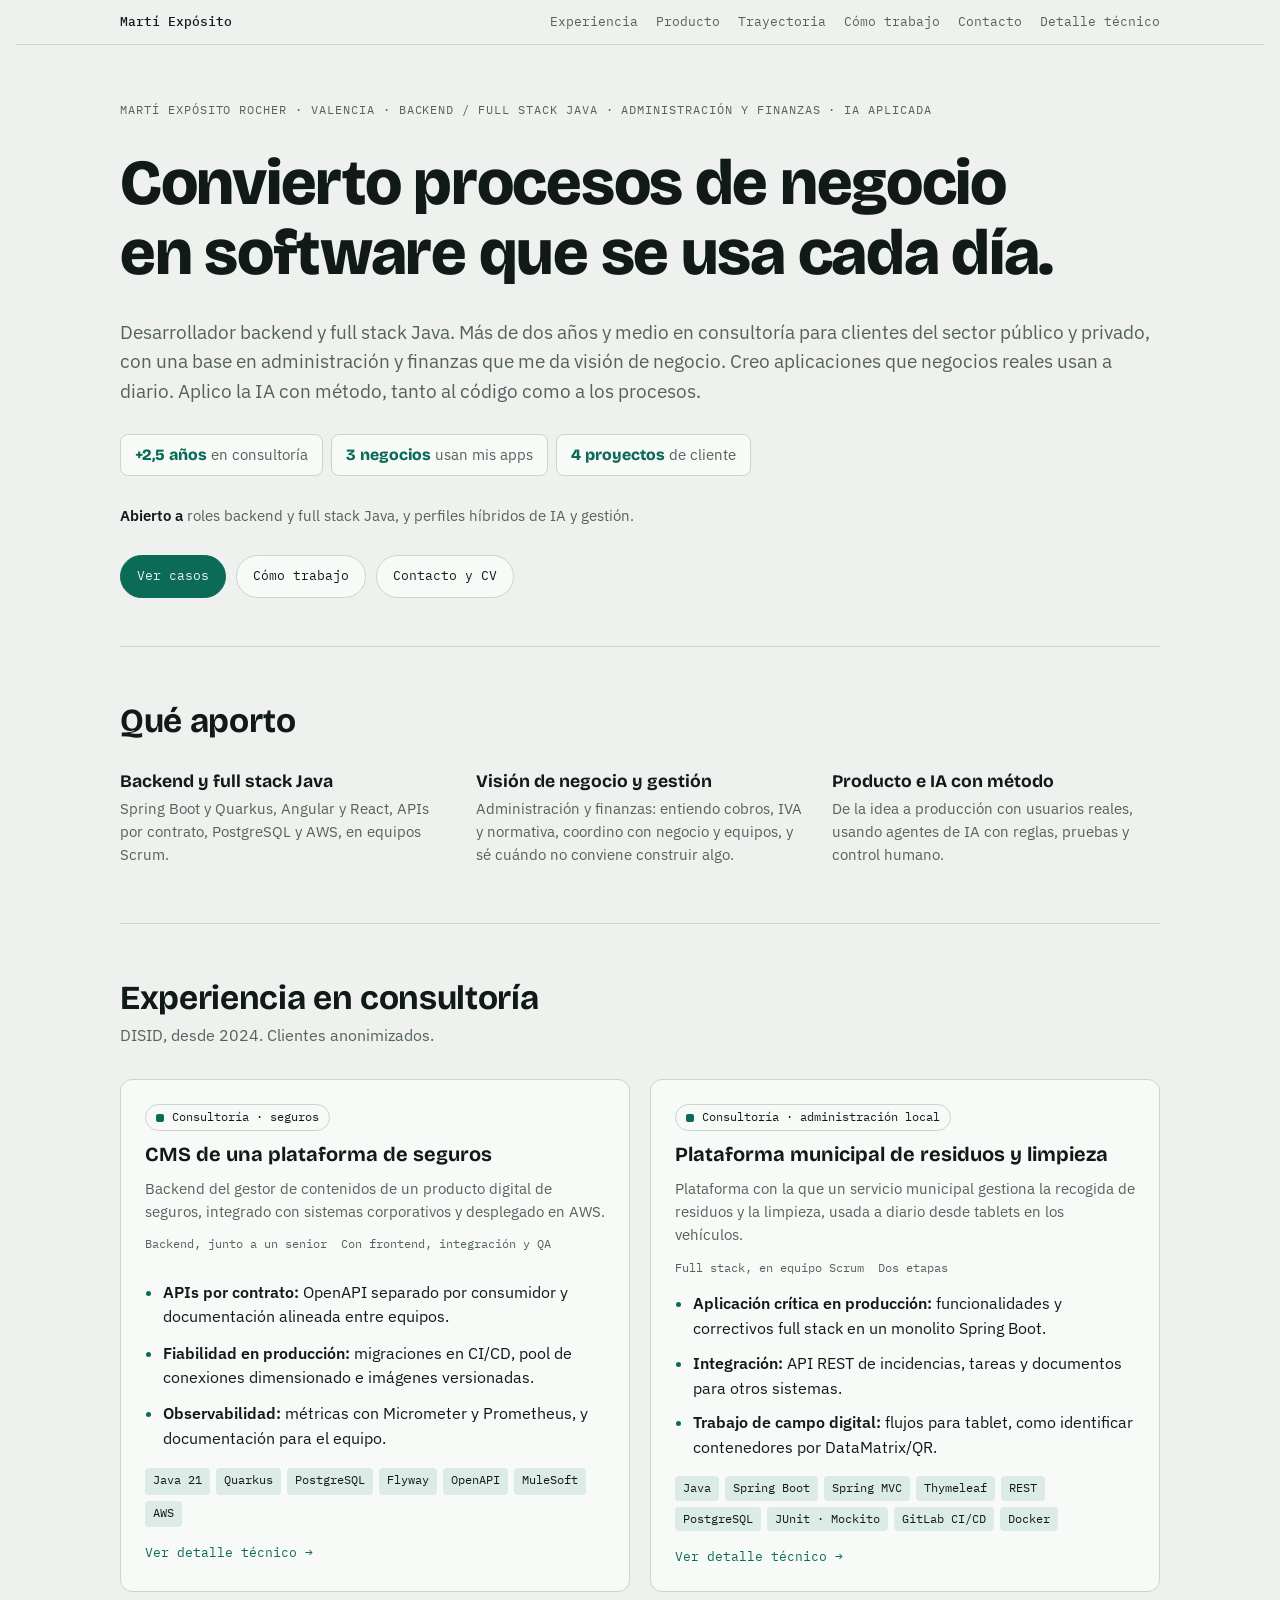
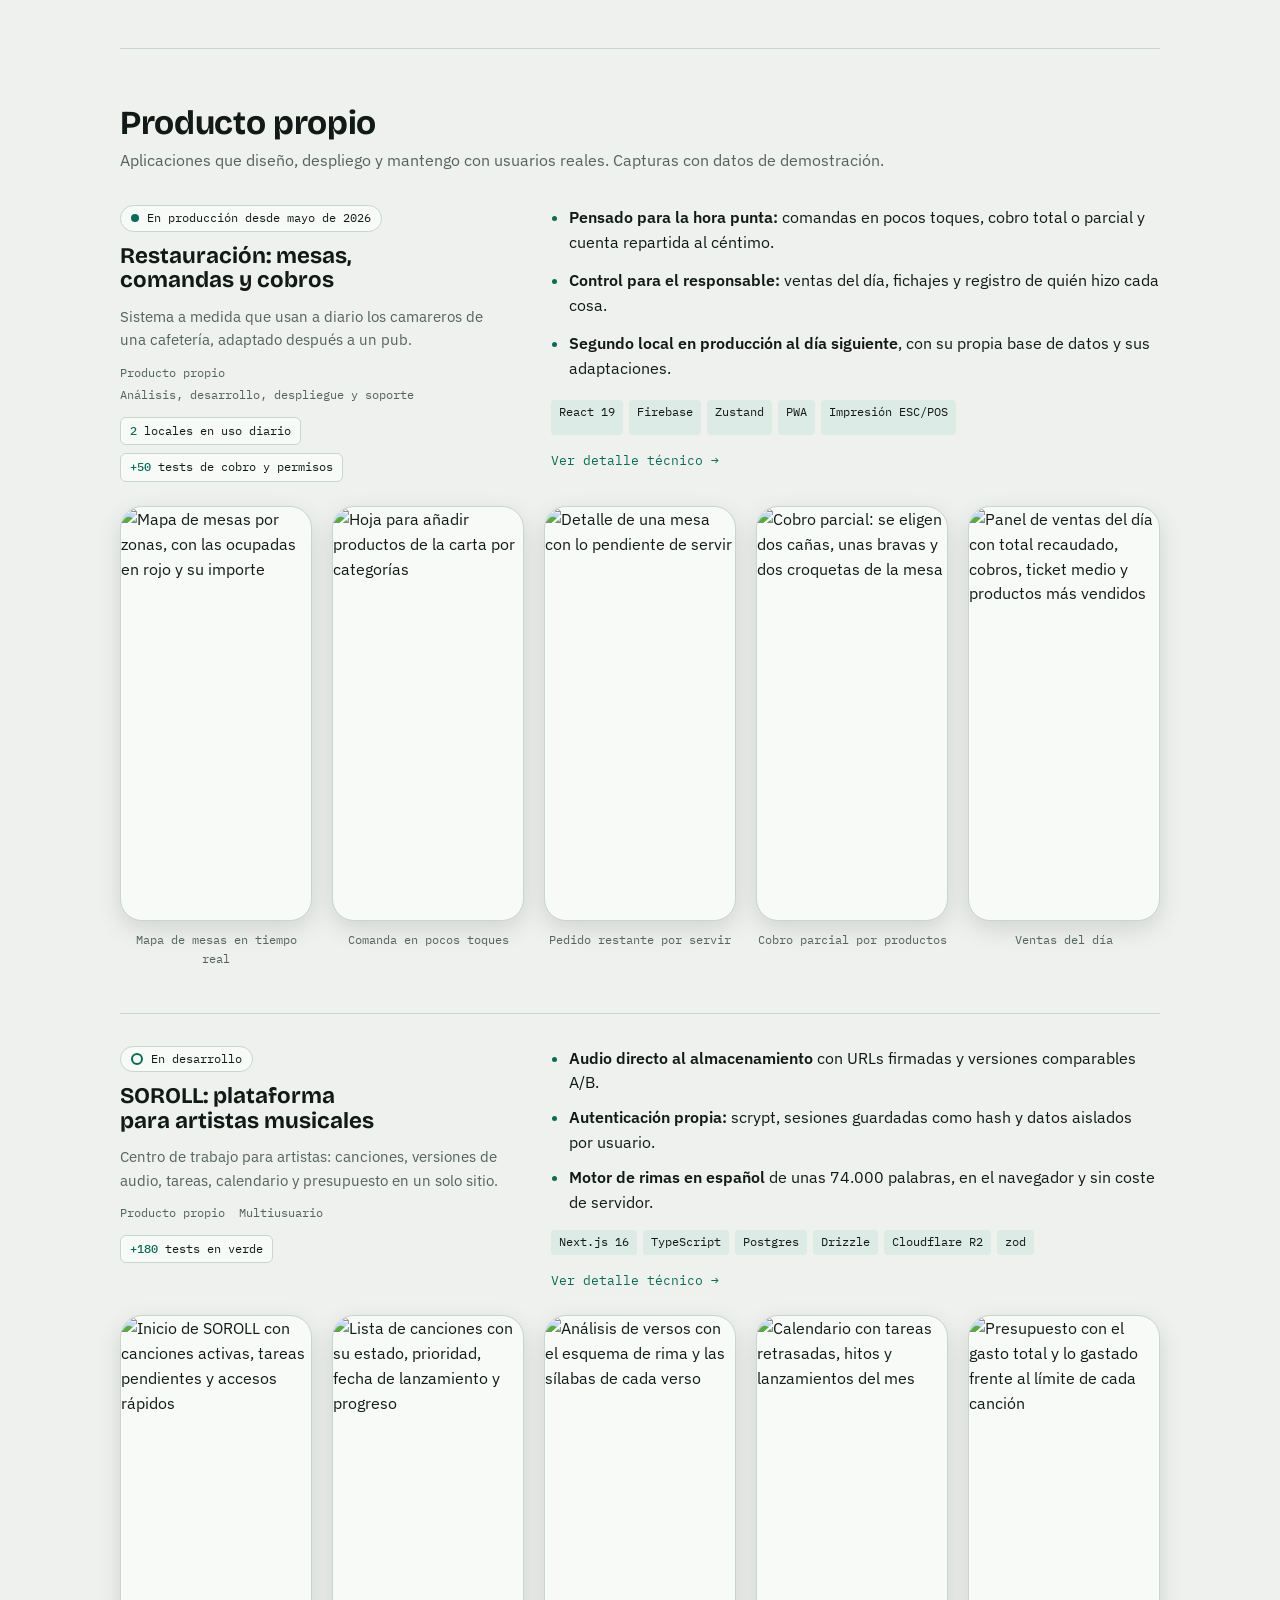
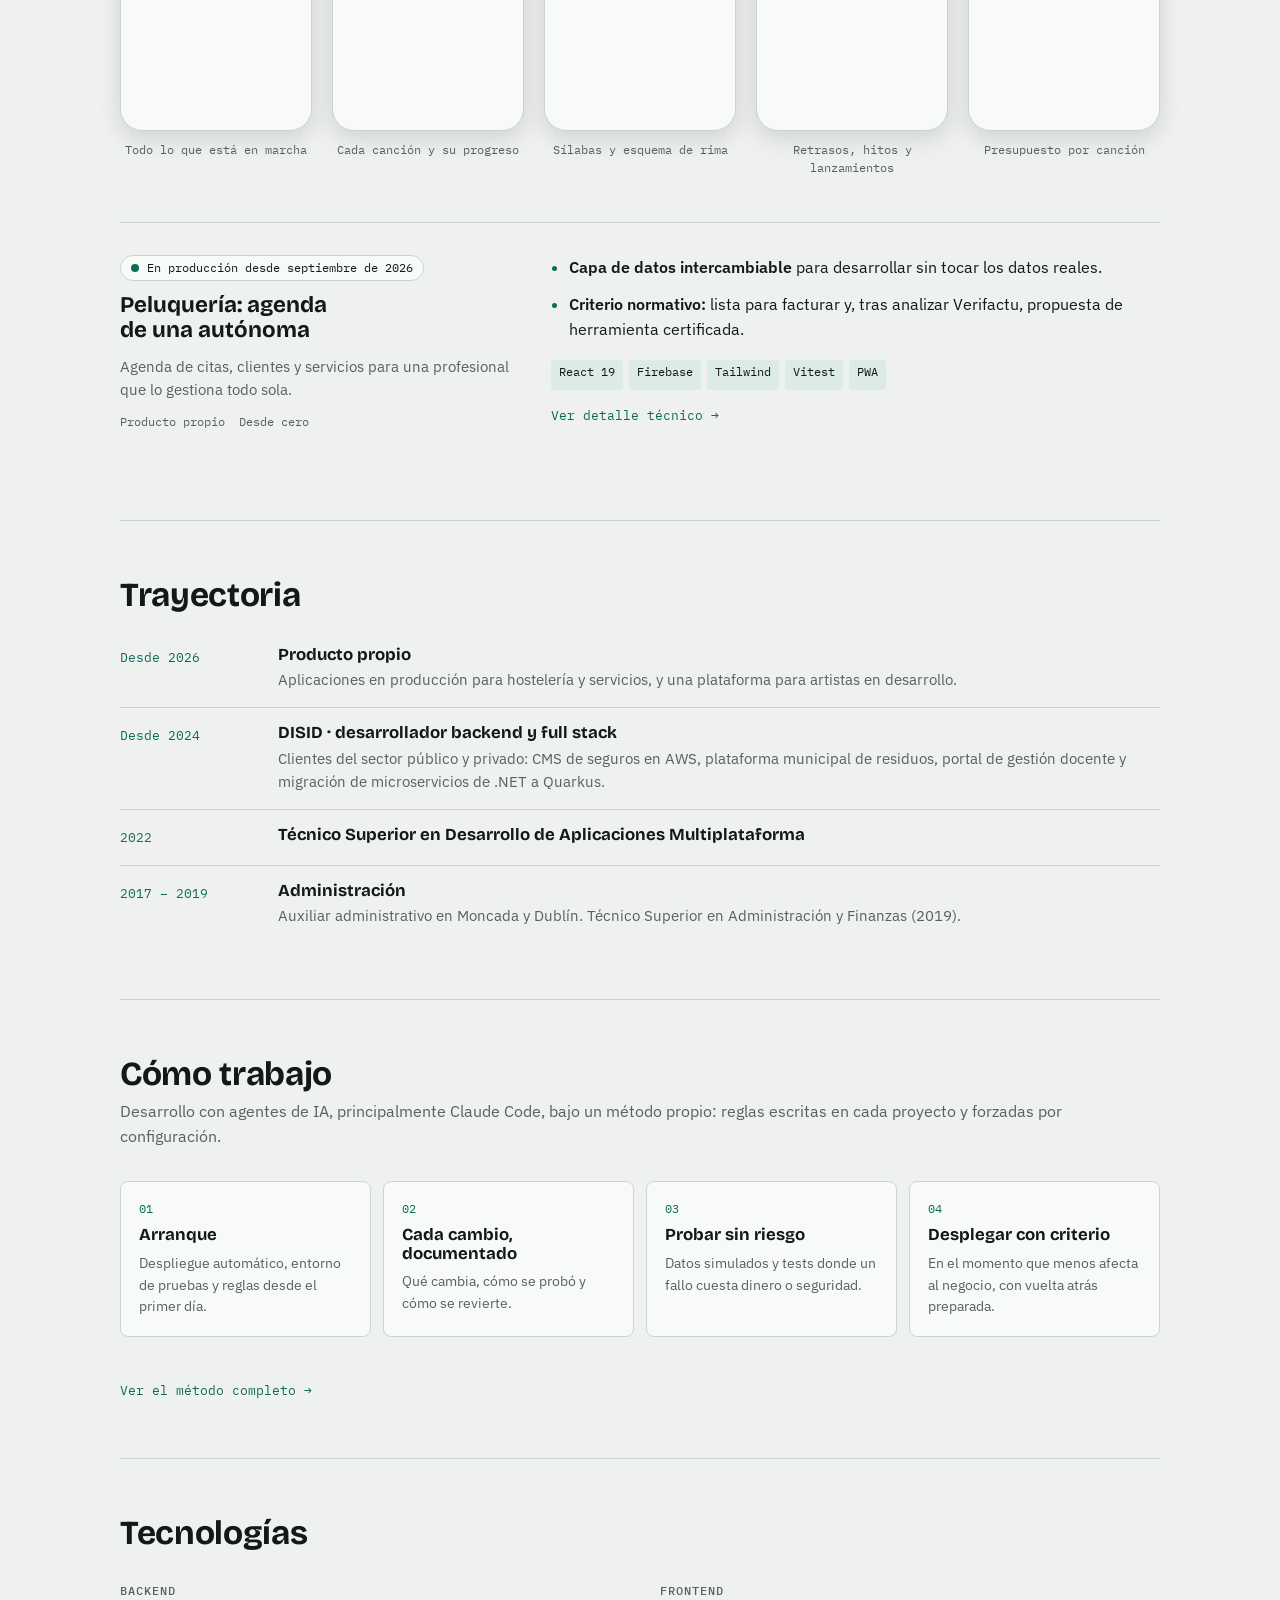
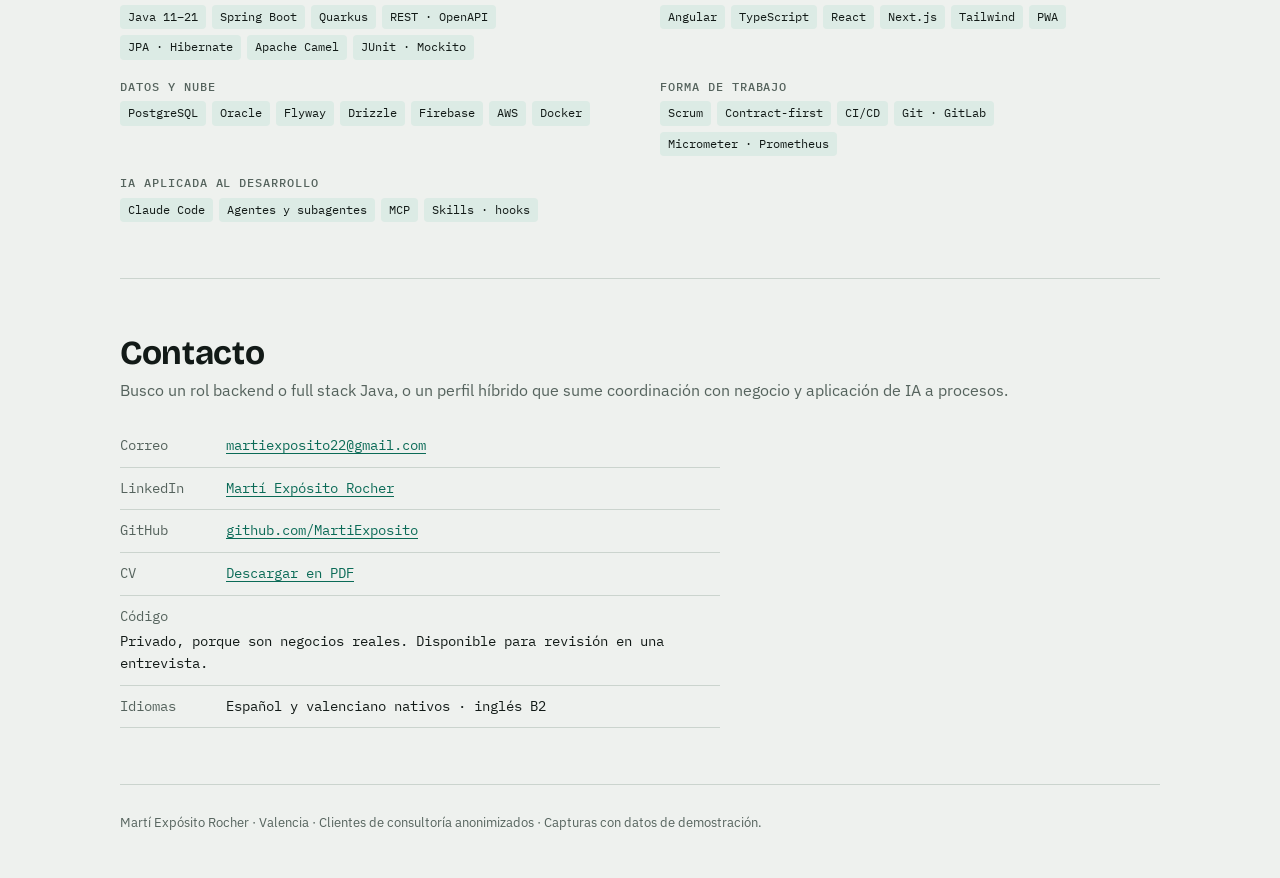
==== index.html @ 66916239 "Publica el portfolio" ====
<!doctype html>
<html lang="es">
<head>
<meta charset="utf-8">
<meta name="viewport" content="width=device-width,initial-scale=1,viewport-fit=cover">
<title>Martí Expósito Rocher · Desarrollador Backend / Full Stack Java</title>
<meta name="description" content="Desarrollador backend y full stack Java (Spring Boot, Quarkus) con formación en administración y finanzas. Consultoría, aplicaciones propias en producción e IA aplicada con método. Valencia.">
<meta property="og:title" content="Martí Expósito Rocher · Desarrollador Backend / Full Stack Java">
<meta property="og:description" content="Backend Java en consultoría y tres aplicaciones propias en producción con negocios reales. Casos, método de trabajo y contacto.">
<meta property="og:type" content="website">
<meta property="og:locale" content="es_ES">
<link rel="preconnect" href="https://fonts.googleapis.com">
<link rel="preconnect" href="https://fonts.gstatic.com" crossorigin>
<link rel="stylesheet" href="https://fonts.googleapis.com/css2?family=Bricolage+Grotesque:wght@500;700;800&family=IBM+Plex+Sans:wght@400;500;600&family=IBM+Plex+Mono:wght@400;500&display=swap">
<link rel="stylesheet" href="estilo.css">
</head>
<body>

<nav class="top" aria-label="Secciones">
  <div class="wrap">
    <a class="me" href="#inicio">Martí Expósito</a>
    <a href="#casos">Experiencia</a>
    <a href="#producto">Producto</a>
    <a href="#trayectoria">Trayectoria</a>
    <a href="#metodo">Cómo trabajo</a>
    <a href="#contacto">Contacto</a>
    <a href="tecnico.html">Detalle técnico</a>
  </div>
</nav>

<div class="wrap">
  <header class="hero" id="inicio">
    <p class="label">Martí Expósito Rocher · Valencia · Backend / Full stack Java · Administración y finanzas · IA aplicada</p>
    <h1>Convierto procesos de negocio en software que se usa cada día.</h1>
    <p class="lede">Desarrollador backend y full stack Java. Más de dos años y medio en consultoría para clientes del sector público y privado, con una base en administración y finanzas que me da visión de negocio. Creo aplicaciones que negocios reales usan a diario. Aplico la IA con método, tanto al código como a los procesos.</p>
    <ul class="keyfacts"><li><b>+2,5 años</b> en consultoría</li><li><b>3 negocios</b> usan mis apps</li><li><b>4 proyectos</b> de cliente</li></ul>
    <p class="seek"><b>Abierto a</b> roles backend y full stack Java, y perfiles híbridos de IA y gestión.</p>
    <div class="actions">
      <a class="btn primary" href="#casos">Ver casos</a>
      <a class="btn" href="#metodo">Cómo trabajo</a>
      <a class="btn" href="#contacto">Contacto y CV</a>
    </div>
  </header>

  <section id="aporto">
    <div class="head"><h2>Qué aporto</h2></div>
    <div class="value">
      <div><h3>Backend y full stack Java</h3><p>Spring Boot y Quarkus, Angular y React, APIs por contrato, PostgreSQL y AWS, en equipos Scrum.</p></div>
      <div><h3>Visión de negocio y gestión</h3><p>Administración y finanzas: entiendo cobros, IVA y normativa, coordino con negocio y equipos, y sé cuándo no conviene construir algo.</p></div>
      <div><h3>Producto e IA con método</h3><p>De la idea a producción con usuarios reales, usando agentes de IA con reglas, pruebas y control humano.</p></div>
    </div>
  </section>

  <section id="casos">
    <div class="head"><h2>Experiencia en consultoría</h2><p>DISID, desde 2024. Clientes anonimizados.</p></div>
    <div class="duo">
      <article class="case">
        <div class="id">
          <span class="tag work">Consultoría · seguros</span>
          <h3>CMS de una plataforma de seguros</h3>
          <p class="one">Backend del gestor de contenidos de un producto digital de seguros, integrado con sistemas corporativos y desplegado en AWS.</p>
          <div class="facts"><span>Backend, junto a un senior</span><span>Con frontend, integración y QA</span></div>
        </div>
        <div class="body">
          <ul class="impact">
            <li><b>APIs por contrato:</b> OpenAPI separado por consumidor y documentación alineada entre equipos.</li>
            <li><b>Fiabilidad en producción:</b> migraciones en CI/CD, pool de conexiones dimensionado e imágenes versionadas.</li>
            <li><b>Observabilidad:</b> métricas con Micrometer y Prometheus, y documentación para el equipo.</li>
          </ul>
          <ul class="chips"><li>Java 21</li><li>Quarkus</li><li>PostgreSQL</li><li>Flyway</li><li>OpenAPI</li><li>MuleSoft</li><li>AWS</li></ul>
          <a class="more-link" href="tecnico.html#cms">Ver detalle técnico →</a>
        </div>
      </article>

      <article class="case">
        <div class="id">
          <span class="tag work">Consultoría · administración local</span>
          <h3>Plataforma municipal de residuos y limpieza</h3>
          <p class="one">Plataforma con la que un servicio municipal gestiona la recogida de residuos y la limpieza, usada a diario desde tablets en los vehículos.</p>
          <div class="facts"><span>Full stack, en equipo Scrum</span><span>Dos etapas</span></div>
        </div>
        <div class="body">
          <ul class="impact">
            <li><b>Aplicación crítica en producción:</b> funcionalidades y correctivos full stack en un monolito Spring Boot.</li>
            <li><b>Integración:</b> API REST de incidencias, tareas y documentos para otros sistemas.</li>
            <li><b>Trabajo de campo digital:</b> flujos para tablet, como identificar contenedores por DataMatrix/QR.</li>
          </ul>
          <ul class="chips"><li>Java</li><li>Spring Boot</li><li>Spring MVC</li><li>Thymeleaf</li><li>REST</li><li>PostgreSQL</li><li>JUnit · Mockito</li><li>GitLab CI/CD</li><li>Docker</li></ul>
          <a class="more-link" href="tecnico.html#residuos">Ver detalle técnico →</a>
        </div>
      </article>
    </div>
  </section>

  <section id="producto">
    <div class="head"><h2>Producto propio</h2><p>Aplicaciones que diseño, despliego y mantengo con usuarios reales. Capturas con datos de demostración.</p></div>
    <div class="cases">

      <article class="case">
        <div class="id">
          <span class="tag">En producción desde mayo de 2026</span>
          <h3>Restauración: mesas, comandas y cobros</h3>
          <p class="one">Sistema a medida que usan a diario los camareros de una cafetería, adaptado después a un pub.</p>
          <div class="facts"><span>Producto propio</span><span>Análisis, desarrollo, despliegue y soporte</span></div>
          <ul class="proof">
            <li><b>2</b> locales en uso diario</li>
            <li><b>+50</b> tests de cobro y permisos</li>
          </ul>
        </div>
        <div class="body">
          <ul class="impact">
            <li><b>Pensado para la hora punta:</b> comandas en pocos toques, cobro total o parcial y cuenta repartida al céntimo.</li>
            <li><b>Control para el responsable:</b> ventas del día, fichajes y registro de quién hizo cada cosa.</li>
            <li><b>Segundo local en producción al día siguiente</b>, con su propia base de datos y sus adaptaciones.</li>
          </ul>
          <ul class="chips"><li>React 19</li><li>Firebase</li><li>Zustand</li><li>PWA</li><li>Impresión ESC/POS</li></ul>
          <a class="more-link" href="tecnico.html#restauracion">Ver detalle técnico →</a>
        </div>
        <ul class="shots" aria-label="Capturas de la aplicación de restauración">
          <li><img src="img/bar-01-mesas.webp" width="390" height="844" loading="lazy" alt="Mapa de mesas por zonas, con las ocupadas en rojo y su importe"><span>Mapa de mesas en tiempo real</span></li>
          <li><img src="img/bar-03-anadir.webp" width="390" height="844" loading="lazy" alt="Hoja para añadir productos de la carta por categorías"><span>Comanda en pocos toques</span></li>
          <li><img src="img/bar-02-mesa.webp" width="390" height="844" loading="lazy" alt="Detalle de una mesa con lo pendiente de servir"><span>Pedido restante por servir</span></li>
          <li><img src="img/bar-04-parcial.webp" width="390" height="844" loading="lazy" alt="Cobro parcial: se eligen dos cañas, unas bravas y dos croquetas de la mesa"><span>Cobro parcial por productos</span></li>
          <li><img src="img/bar-05-ventas.webp" width="390" height="844" loading="lazy" alt="Panel de ventas del día con total recaudado, cobros, ticket medio y productos más vendidos"><span>Ventas del día</span></li>
        </ul>
      </article>

      <article class="case">
        <div class="id">
          <span class="tag dev">En desarrollo</span>
          <h3>SOROLL: plataforma para artistas musicales</h3>
          <p class="one">Centro de trabajo para artistas: canciones, versiones de audio, tareas, calendario y presupuesto en un solo sitio.</p>
          <div class="facts"><span>Producto propio</span><span>Multiusuario</span></div>
          <ul class="proof">
            <li><b>+180</b> tests en verde</li>
          </ul>
        </div>
        <div class="body">
          <ul class="impact">
            <li><b>Audio directo al almacenamiento</b> con URLs firmadas y versiones comparables A/B.</li>
            <li><b>Autenticación propia:</b> scrypt, sesiones guardadas como hash y datos aislados por usuario.</li>
            <li><b>Motor de rimas en español</b> de unas 74.000 palabras, en el navegador y sin coste de servidor.</li>
          </ul>
          <ul class="chips"><li>Next.js 16</li><li>TypeScript</li><li>Postgres</li><li>Drizzle</li><li>Cloudflare R2</li><li>zod</li></ul>
          <a class="more-link" href="tecnico.html#soroll">Ver detalle técnico →</a>
        </div>
        <ul class="shots" aria-label="Capturas de SOROLL con datos de demostración">
          <li><img src="img/soroll-01-inicio.webp" width="390" height="844" loading="lazy" alt="Inicio de SOROLL con canciones activas, tareas pendientes y accesos rápidos"><span>Todo lo que está en marcha</span></li>
          <li><img src="img/soroll-07-canciones.webp" width="390" height="844" loading="lazy" alt="Lista de canciones con su estado, prioridad, fecha de lanzamiento y progreso"><span>Cada canción y su progreso</span></li>
          <li><img src="img/soroll-04-rimas.webp" width="390" height="844" loading="lazy" alt="Análisis de versos con el esquema de rima y las sílabas de cada verso"><span>Sílabas y esquema de rima</span></li>
          <li><img src="img/soroll-03-calendario.webp" width="390" height="844" loading="lazy" alt="Calendario con tareas retrasadas, hitos y lanzamientos del mes"><span>Retrasos, hitos y lanzamientos</span></li>
          <li><img src="img/soroll-05-presupuesto.webp" width="390" height="844" loading="lazy" alt="Presupuesto con el gasto total y lo gastado frente al límite de cada canción"><span>Presupuesto por canción</span></li>
        </ul>
      </article>

      <article class="case">
        <div class="id">
          <span class="tag">En producción desde septiembre de 2026</span>
          <h3>Peluquería: agenda de una autónoma</h3>
          <p class="one">Agenda de citas, clientes y servicios para una profesional que lo gestiona todo sola.</p>
          <div class="facts"><span>Producto propio</span><span>Desde cero</span></div>
        </div>
        <div class="body">
          <ul class="impact">
            <li><b>Capa de datos intercambiable</b> para desarrollar sin tocar los datos reales.</li>
            <li><b>Criterio normativo:</b> lista para facturar y, tras analizar Verifactu, propuesta de herramienta certificada.</li>
          </ul>
          <ul class="chips"><li>React 19</li><li>Firebase</li><li>Tailwind</li><li>Vitest</li><li>PWA</li></ul>
          <a class="more-link" href="tecnico.html#peluqueria">Ver detalle técnico →</a>
        </div>
      </article>

    </div>
  </section>

  <section id="trayectoria">
    <div class="head"><h2>Trayectoria</h2></div>
    <ul class="path">
      <li><span class="when">Desde 2026</span><div><h3>Producto propio</h3><p>Aplicaciones en producción para hostelería y servicios, y una plataforma para artistas en desarrollo.</p></div></li>
      <li><span class="when">Desde 2024</span><div><h3>DISID · desarrollador backend y full stack</h3><p>Clientes del sector público y privado: CMS de seguros en AWS, plataforma municipal de residuos, portal de gestión docente y migración de microservicios de .NET a Quarkus.</p></div></li>
      <li><span class="when">2022</span><div><h3>Técnico Superior en Desarrollo de Aplicaciones Multiplataforma</h3></div></li>
      <li><span class="when">2017 – 2019</span><div><h3>Administración</h3><p>Auxiliar administrativo en Moncada y Dublín. Técnico Superior en Administración y Finanzas (2019).</p></div></li>
    </ul>
  </section>

  <section id="metodo">
    <div class="head">
      <h2>Cómo trabajo</h2>
      <p>Desarrollo con agentes de IA, principalmente Claude Code, bajo un método propio: reglas escritas en cada proyecto y forzadas por configuración.</p>
    </div>

    <ol class="flow">
      <li><h3>Arranque</h3><p>Despliegue automático, entorno de pruebas y reglas desde el primer día.</p></li>
      <li><h3>Cada cambio, documentado</h3><p>Qué cambia, cómo se probó y cómo se revierte.</p></li>
      <li><h3>Probar sin riesgo</h3><p>Datos simulados y tests donde un fallo cuesta dinero o seguridad.</p></li>
      <li><h3>Desplegar con criterio</h3><p>En el momento que menos afecta al negocio, con vuelta atrás preparada.</p></li>
    </ol>

    <a class="more-link" href="tecnico.html#metodo">Ver el método completo →</a>
  </section>

  <section id="stack">
    <div class="head"><h2>Tecnologías</h2></div>
    <div class="stack">
      <div><h3>Backend</h3><ul class="chips"><li>Java 11–21</li><li>Spring Boot</li><li>Quarkus</li><li>REST · OpenAPI</li><li>JPA · Hibernate</li><li>Apache Camel</li><li>JUnit · Mockito</li></ul></div>
      <div><h3>Frontend</h3><ul class="chips"><li>Angular</li><li>TypeScript</li><li>React</li><li>Next.js</li><li>Tailwind</li><li>PWA</li></ul></div>
      <div><h3>Datos y nube</h3><ul class="chips"><li>PostgreSQL</li><li>Oracle</li><li>Flyway</li><li>Drizzle</li><li>Firebase</li><li>AWS</li><li>Docker</li></ul></div>
      <div><h3>Forma de trabajo</h3><ul class="chips"><li>Scrum</li><li>Contract-first</li><li>CI/CD</li><li>Git · GitLab</li><li>Micrometer · Prometheus</li></ul></div>
      <div><h3>IA aplicada al desarrollo</h3><ul class="chips"><li>Claude Code</li><li>Agentes y subagentes</li><li>MCP</li><li>Skills · hooks</li></ul></div>
    </div>
  </section>

  <section id="contacto">
    <div class="head"><h2>Contacto</h2><p>Busco un rol backend o full stack Java, o un perfil híbrido que sume coordinación con negocio y aplicación de IA a procesos.</p></div>
    <div class="contact">
      <div><span>Correo</span><a href="mailto:martiexposito22@gmail.com">martiexposito22@gmail.com</a></div>
      <div><span>LinkedIn</span><a href="https://www.linkedin.com/in/mart%C3%AD-exp%C3%B3sito-rocher-21ba48293">Martí Expósito Rocher</a></div>
      <div><span>GitHub</span><a href="https://github.com/MartiExposito">github.com/MartiExposito</a></div>
      <div><span>CV</span><a href="cv-marti-exposito-rocher.pdf">Descargar en PDF</a></div>
      <div><span>Código</span><span>Privado, porque son negocios reales. Disponible para revisión en una entrevista.</span></div>
      <div><span>Idiomas</span><span>Español y valenciano nativos · inglés B2</span></div>
    </div>
  </section>

  <footer>Martí Expósito Rocher · Valencia · Clientes de consultoría anonimizados · Capturas con datos de demostración.</footer>
</div>

</body>
</html>
---- estilo.css ----
/* Estilos comunes de index.html (resumen para seleccion) y tecnico.html (detalle para entrevista). */
:root {
  --bg: #eef1ee;
  --surface: #f8faf8;
  --fg: #121a17;
  --muted: #55635d;
  --line: #cbd4ce;
  --accent: #0b6b57;
  --accent-soft: #dcebe5;
  --code-bg: #e3e9e5;
  --font-display: "Bricolage Grotesque", "Helvetica Neue", Arial, sans-serif;
  --font-body: "IBM Plex Sans", system-ui, -apple-system, "Segoe UI", sans-serif;
  --font-mono: "IBM Plex Mono", ui-monospace, "SF Mono", Menlo, monospace;
  color-scheme: light;
}
@media (prefers-color-scheme: dark) {
  :root:not([data-theme="light"]) {
    --bg: #0e1412; --surface: #151d1a; --fg: #e6ece8; --muted: #95a49d;
    --line: #26332e; --accent: #4fc3a1; --accent-soft: #17302a; --code-bg: #111916; color-scheme: dark;
  }
}
:root[data-theme="dark"] {
  --bg: #0e1412; --surface: #151d1a; --fg: #e6ece8; --muted: #95a49d;
  --line: #26332e; --accent: #4fc3a1; --accent-soft: #17302a; --code-bg: #111916; color-scheme: dark;
}

* { box-sizing: border-box; }
html { scroll-behavior: smooth; }
body {
  margin: 0;
  background: var(--bg); color: var(--fg);
  font-family: var(--font-body); font-size: 16px; line-height: 1.55;
  padding-left: max(16px, env(safe-area-inset-left, 0px));
  padding-right: max(16px, env(safe-area-inset-right, 0px));
}
.wrap { max-width: 1040px; margin: 0 auto; }
h1, h2, h3 { font-family: var(--font-display); text-wrap: balance; line-height: 1.1; margin: 0; }
p { margin: 0; }
ul, ol { margin: 0; }
a { color: var(--accent); text-underline-offset: 3px; }
a:focus-visible, summary:focus-visible { outline: 2px solid var(--accent); outline-offset: 3px; border-radius: 4px; }
code { font-family: var(--font-mono); font-size: 0.88em; background: var(--code-bg); padding: 1px 5px; border-radius: 4px; }
.label {
  font-family: var(--font-mono); font-size: 12px; letter-spacing: 0.08em;
  text-transform: uppercase; color: var(--muted);
}

/* Navegación */
nav.top { position: sticky; top: 0; z-index: 5; background: var(--bg); border-bottom: 1px solid var(--line); padding-top: env(safe-area-inset-top, 0px); }
nav.top .wrap { display: flex; gap: 18px; overflow-x: auto; padding-block: 12px; font-family: var(--font-mono); font-size: 13px; scrollbar-width: none; }
nav.top a { color: var(--muted); text-decoration: none; white-space: nowrap; }
nav.top a:hover { color: var(--accent); }
nav.top .me { color: var(--fg); font-weight: 500; margin-right: auto; }

/* Hero */
header.hero { padding-block: 56px 48px; border-bottom: 1px solid var(--line); display: grid; gap: 28px; }
.hero .label { display: flex; flex-wrap: wrap; gap: 4px 16px; }
.hero h1 { font-size: clamp(2.2rem, 5.6vw, 4rem); font-weight: 800; letter-spacing: -0.02em; }
.hero .lede { font-size: clamp(1.05rem, 2vw, 1.2rem); color: var(--muted); }
.actions { display: flex; flex-wrap: wrap; gap: 10px; }
.btn {
  display: inline-block; padding: 10px 16px; border-radius: 999px; text-decoration: none;
  font-family: var(--font-mono); font-size: 13px; border: 1px solid var(--line); color: var(--fg); background: var(--surface);
}
.btn.primary { background: var(--accent); border-color: var(--accent); color: var(--bg); }
.btn:hover { border-color: var(--accent); }

section { padding-block: 56px; border-bottom: 1px solid var(--line); scroll-margin-top: 48px; }
.head { display: grid; gap: 6px; margin-bottom: 32px; }
.head h2 { font-size: clamp(1.5rem, 3.2vw, 2.1rem); font-weight: 700; letter-spacing: -0.01em; }
.head p { color: var(--muted); }

/* Qué aporto */
.value { display: grid; grid-template-columns: repeat(3, minmax(0, 1fr)); gap: 28px; }
.value h3 { font-size: 1.1rem; font-weight: 700; margin-bottom: 6px; }
.value p { color: var(--muted); font-size: 15px; }

/* Casos */
.cases { display: grid; }
.case { display: grid; grid-template-columns: minmax(0, 0.9fr) minmax(0, 1.4fr); gap: 20px 40px; padding-block: 32px; border-top: 1px solid var(--line); }
.case:first-child { border-top: 0; padding-top: 0; }
.case .id { display: grid; gap: 12px; align-content: start; }
.tag {
  display: inline-flex; align-items: center; gap: 8px; width: fit-content;
  font-family: var(--font-mono); font-size: 12px; padding: 3px 10px;
  border: 1px solid var(--line); border-radius: 999px; background: var(--surface); color: var(--fg);
}
.tag::before { content: ""; width: 8px; height: 8px; border-radius: 50%; background: var(--accent); }
.tag.dev::before { background: transparent; border: 2px solid var(--accent); }
.tag.work::before { border-radius: 2px; }
.case h3 { font-size: 1.4rem; font-weight: 700; }
.case .one { color: var(--muted); font-size: 15px; }
.facts { display: flex; flex-wrap: wrap; gap: 4px 14px; font-family: var(--font-mono); font-size: 12px; color: var(--muted); }
.proof { display: flex; flex-wrap: wrap; gap: 8px; padding: 0; list-style: none; }
.proof li { font-family: var(--font-mono); font-size: 12px; border: 1px solid var(--line); border-radius: 6px; padding: 4px 9px; background: var(--surface); }
.proof b { color: var(--accent); font-weight: 500; }
.body { display: grid; gap: 16px; min-width: 0; }
.impact { padding-left: 18px; display: grid; gap: 10px; }
.impact li::marker { color: var(--accent); }
.impact b { font-weight: 600; }
.chips { display: flex; flex-wrap: wrap; gap: 6px; padding: 0; list-style: none; }
.chips li { font-family: var(--font-mono); font-size: 12px; padding: 3px 8px; border-radius: 4px; background: var(--accent-soft); color: var(--fg); }
/* Capturas: tira horizontal de pantallas de móvil, a todo el ancho del caso */
.shots { grid-column: 1 / -1; display: grid; grid-auto-flow: column; grid-auto-columns: minmax(0, 1fr); gap: 20px; padding: 4px 0 12px; margin: 0; list-style: none; }
.shots li { display: grid; gap: 10px; justify-items: center; align-content: start; }
.shots img { display: block; width: 100%; height: auto; aspect-ratio: 390 / 844; border-radius: 22px; border: 1px solid var(--line); background: var(--surface); box-shadow: 0 8px 24px rgb(0 0 0 / 0.12); }
.shots span { font-family: var(--font-mono); font-size: 12px; color: var(--muted); text-align: center; }
details { border-top: 1px dashed var(--line); padding-top: 12px; }
summary { cursor: pointer; font-family: var(--font-mono); font-size: 13px; color: var(--accent); list-style: none; }
summary::-webkit-details-marker { display: none; }
summary::before { content: "+ "; }
details[open] summary::before { content: "− "; }
details .more { margin-top: 12px; display: grid; gap: 10px; font-size: 15px; color: var(--muted); }
details .more b { color: var(--fg); font-weight: 600; }

/* Método */
.flow { list-style: none; padding: 0; display: grid; grid-template-columns: repeat(4, minmax(0, 1fr)); gap: 12px; counter-reset: paso; margin-bottom: 40px; }
.flow li { background: var(--surface); border: 1px solid var(--line); border-radius: 8px; padding: 18px; display: grid; gap: 8px; align-content: start; counter-increment: paso; }
.flow li::before { content: "0" counter(paso); font-family: var(--font-mono); font-size: 12px; color: var(--accent); }
.flow h3 { font-size: 1.05rem; font-weight: 700; }
.flow p { font-size: 14px; color: var(--muted); }
.rules { display: grid; grid-template-columns: minmax(0, 1fr) minmax(0, 1fr); gap: 28px 40px; align-items: start; }
.rules h3 { font-size: 1.1rem; font-weight: 700; margin-bottom: 12px; }
.rules ul { padding-left: 18px; display: grid; gap: 10px; color: var(--muted); font-size: 15px; }
.rules ul li::marker { color: var(--accent); }
.rules ul b { color: var(--fg); font-weight: 600; }
pre.cfg {
  margin: 0; background: var(--code-bg); border: 1px solid var(--line); border-radius: 8px;
  padding: 16px 18px; font-family: var(--font-mono); font-size: 12.5px; line-height: 1.6;
  overflow-x: auto; color: var(--fg);
}
pre.cfg .c { color: var(--muted); }
pre.cfg .k { color: var(--accent); }
.cfg-cap { margin-top: 8px; font-size: 13px; color: var(--muted); }
.note { margin-top: 32px; padding: 16px 18px; border-left: 3px solid var(--accent); background: var(--surface); border-radius: 0 8px 8px 0; color: var(--muted); font-size: 15px; }
.note b { color: var(--fg); }

/* Trayectoria */
.path { list-style: none; padding: 0; display: grid; }
.path li { display: grid; grid-template-columns: 130px minmax(0, 1fr); gap: 4px 28px; padding-block: 16px; border-top: 1px solid var(--line); }
.path li:first-child { border-top: 0; padding-top: 0; }
.when { font-family: var(--font-mono); font-size: 13px; color: var(--accent); padding-top: 2px; }
.path h3 { font-size: 1.05rem; font-weight: 700; }
.path p { color: var(--muted); font-size: 15px; margin-top: 4px; }

/* Stack */
.stack { display: grid; grid-template-columns: repeat(2, minmax(0, 1fr)); gap: 20px 40px; }
.stack h3 { font-family: var(--font-mono); font-size: 12px; letter-spacing: 0.08em; text-transform: uppercase; color: var(--muted); font-weight: 500; margin-bottom: 8px; }

/* Contacto */
.contact { display: grid; gap: 10px; max-width: 600px; font-family: var(--font-mono); font-size: 14px; }
.contact div { display: flex; flex-wrap: wrap; gap: 4px 16px; border-bottom: 1px solid var(--line); padding-bottom: 10px; }
.contact span:first-child { color: var(--muted); min-width: 90px; }
.contact a { word-break: break-all; }
footer { padding-block: 28px 44px; color: var(--muted); font-size: 13px; padding-bottom: max(44px, env(safe-area-inset-bottom, 0px)); }

@media (max-width: 860px) {
  .flow { grid-template-columns: repeat(2, minmax(0, 1fr)); }
}
@media (max-width: 760px) {
  .shots { grid-auto-columns: 160px; overflow-x: auto; scroll-snap-type: x mandatory; scrollbar-width: thin; }
  .shots li { scroll-snap-align: start; }
  header.hero { padding-block: 36px; }
  section { padding-block: 44px; }
  .value, .stack, .rules, .case { grid-template-columns: minmax(0, 1fr); }
  .path li { grid-template-columns: minmax(0, 1fr); }
}
@media (max-width: 460px) {
  .flow { grid-template-columns: minmax(0, 1fr); }
}
@media (prefers-reduced-motion: reduce) { html { scroll-behavior: auto; } * { transition: none !important; } }
@media print {
  nav.top, .actions { display: none; }
  details > .more { display: grid; }
  section, header.hero { padding-block: 24px; break-inside: avoid-page; }
}

/* Enlace al detalle tecnico desde cada caso */
.more-link { font-family: var(--font-mono); font-size: 13px; color: var(--accent); text-decoration: none; width: fit-content; }
.more-link:hover { text-decoration: underline; }

/* Pagina tecnica */
.tech { display: grid; grid-template-columns: repeat(2, minmax(0, 1fr)); gap: 24px 40px; }
.tech h4 { font-family: var(--font-display); font-size: 1rem; font-weight: 700; margin: 0 0 6px; }
.tech p { color: var(--muted); font-size: 15px; }
.tech p + p { margin-top: 8px; }
.tech-case { padding-block: 40px; border-top: 1px solid var(--line); display: grid; gap: 20px; scroll-margin-top: 48px; }
.tech-case:first-child { border-top: 0; padding-top: 0; }
.tech-case header { display: grid; gap: 10px; }
.tech-case h3 { font-size: 1.5rem; font-weight: 700; }
.tech-case .one { color: var(--muted); max-width: 80ch; }
@media (max-width: 760px) { .tech { grid-template-columns: minmax(0, 1fr); } }

/* Linea de lo que busca, bajo la presentacion */
.seek { font-size: 15px; color: var(--muted); }
.seek b { color: var(--fg); font-weight: 600; }

/* Consultoria: dos tarjetas lado a lado */
.duo { display: grid; grid-template-columns: repeat(2, minmax(0, 1fr)); gap: 20px; }
.duo .case { grid-template-columns: minmax(0, 1fr); gap: 14px; padding: 24px; border: 1px solid var(--line); border-radius: 12px; background: var(--surface); }
.duo .case:first-child { padding-top: 24px; }
.duo .case h3 { font-size: 1.25rem; }
@media (max-width: 860px) { .duo { grid-template-columns: minmax(0, 1fr); } }

/* Cifras clave del hero */
.keyfacts { list-style: none; padding: 0; margin: 0; display: flex; flex-wrap: wrap; gap: 8px; }
.keyfacts li { padding: 8px 14px; border: 1px solid var(--line); border-radius: 8px; background: var(--surface); font-size: 15px; color: var(--muted); }
.keyfacts b { color: var(--accent); font-family: var(--font-display); font-weight: 800; font-size: 1.05em; }
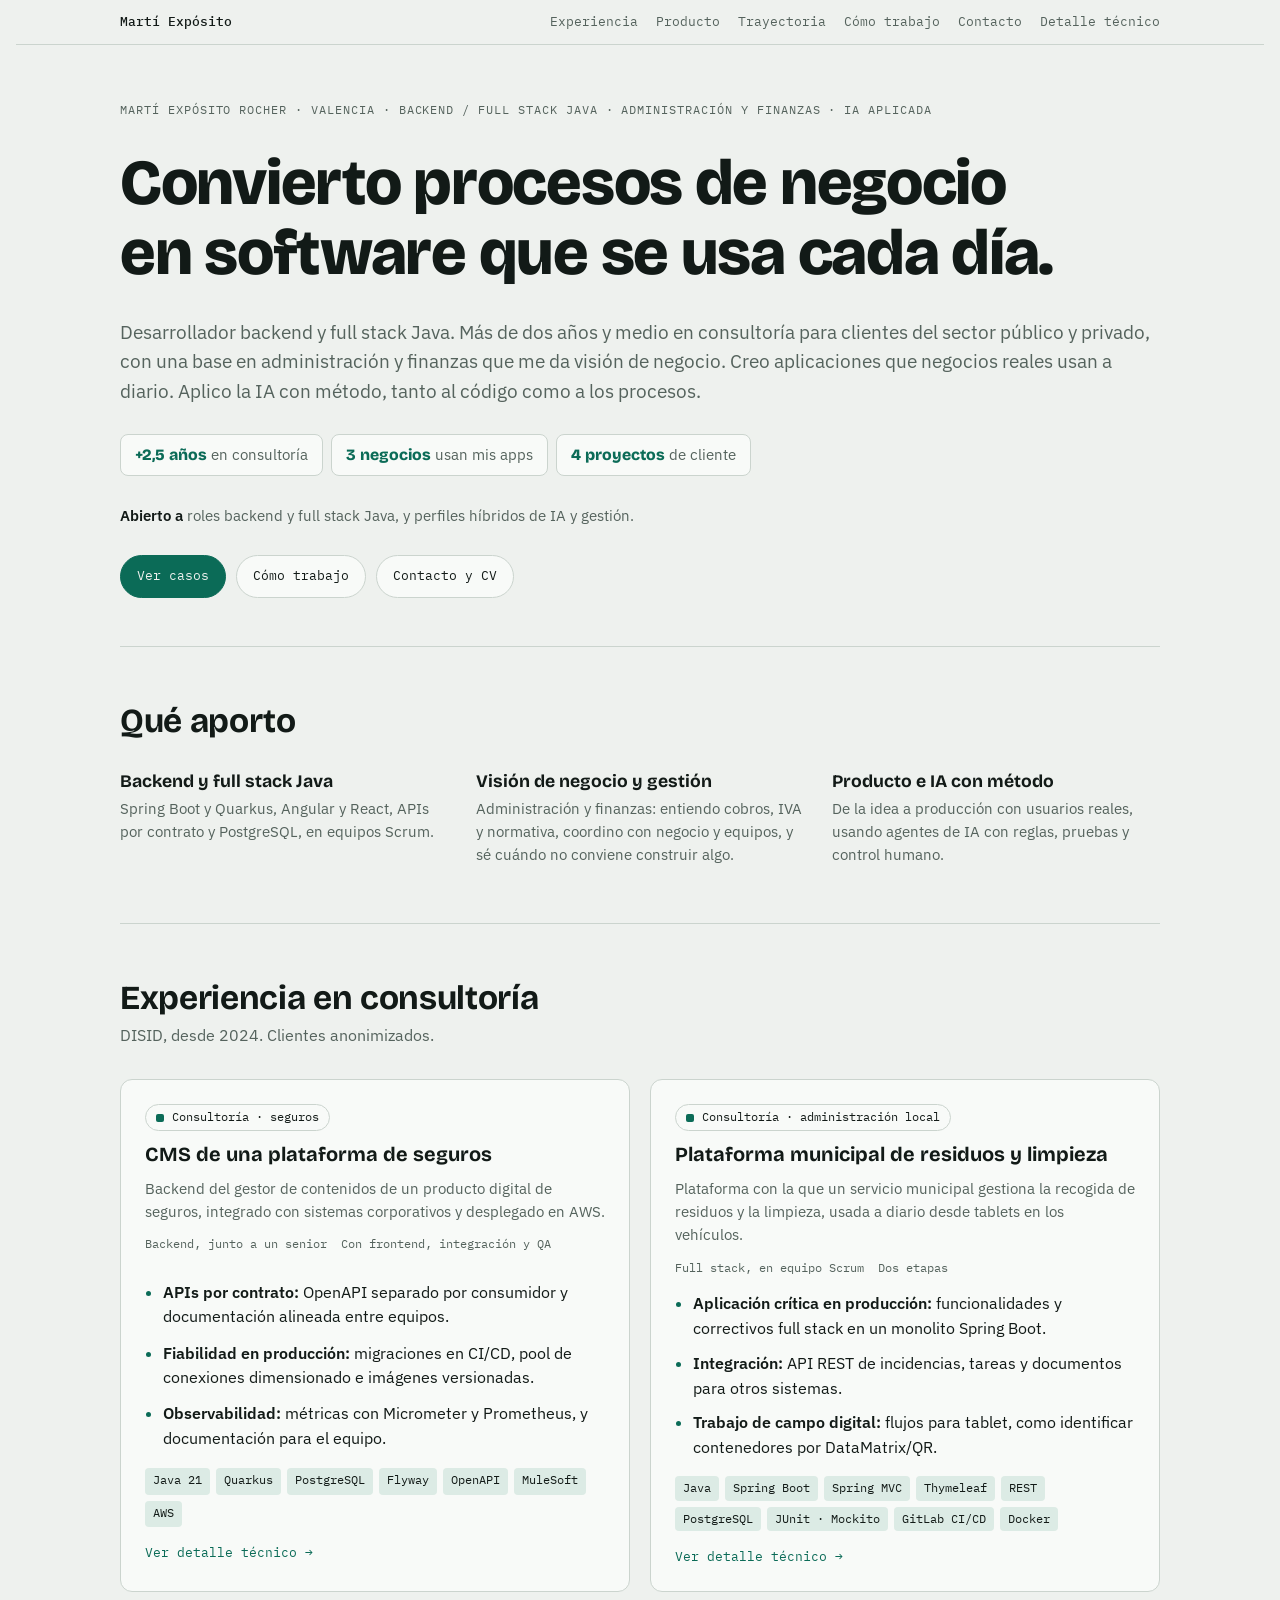
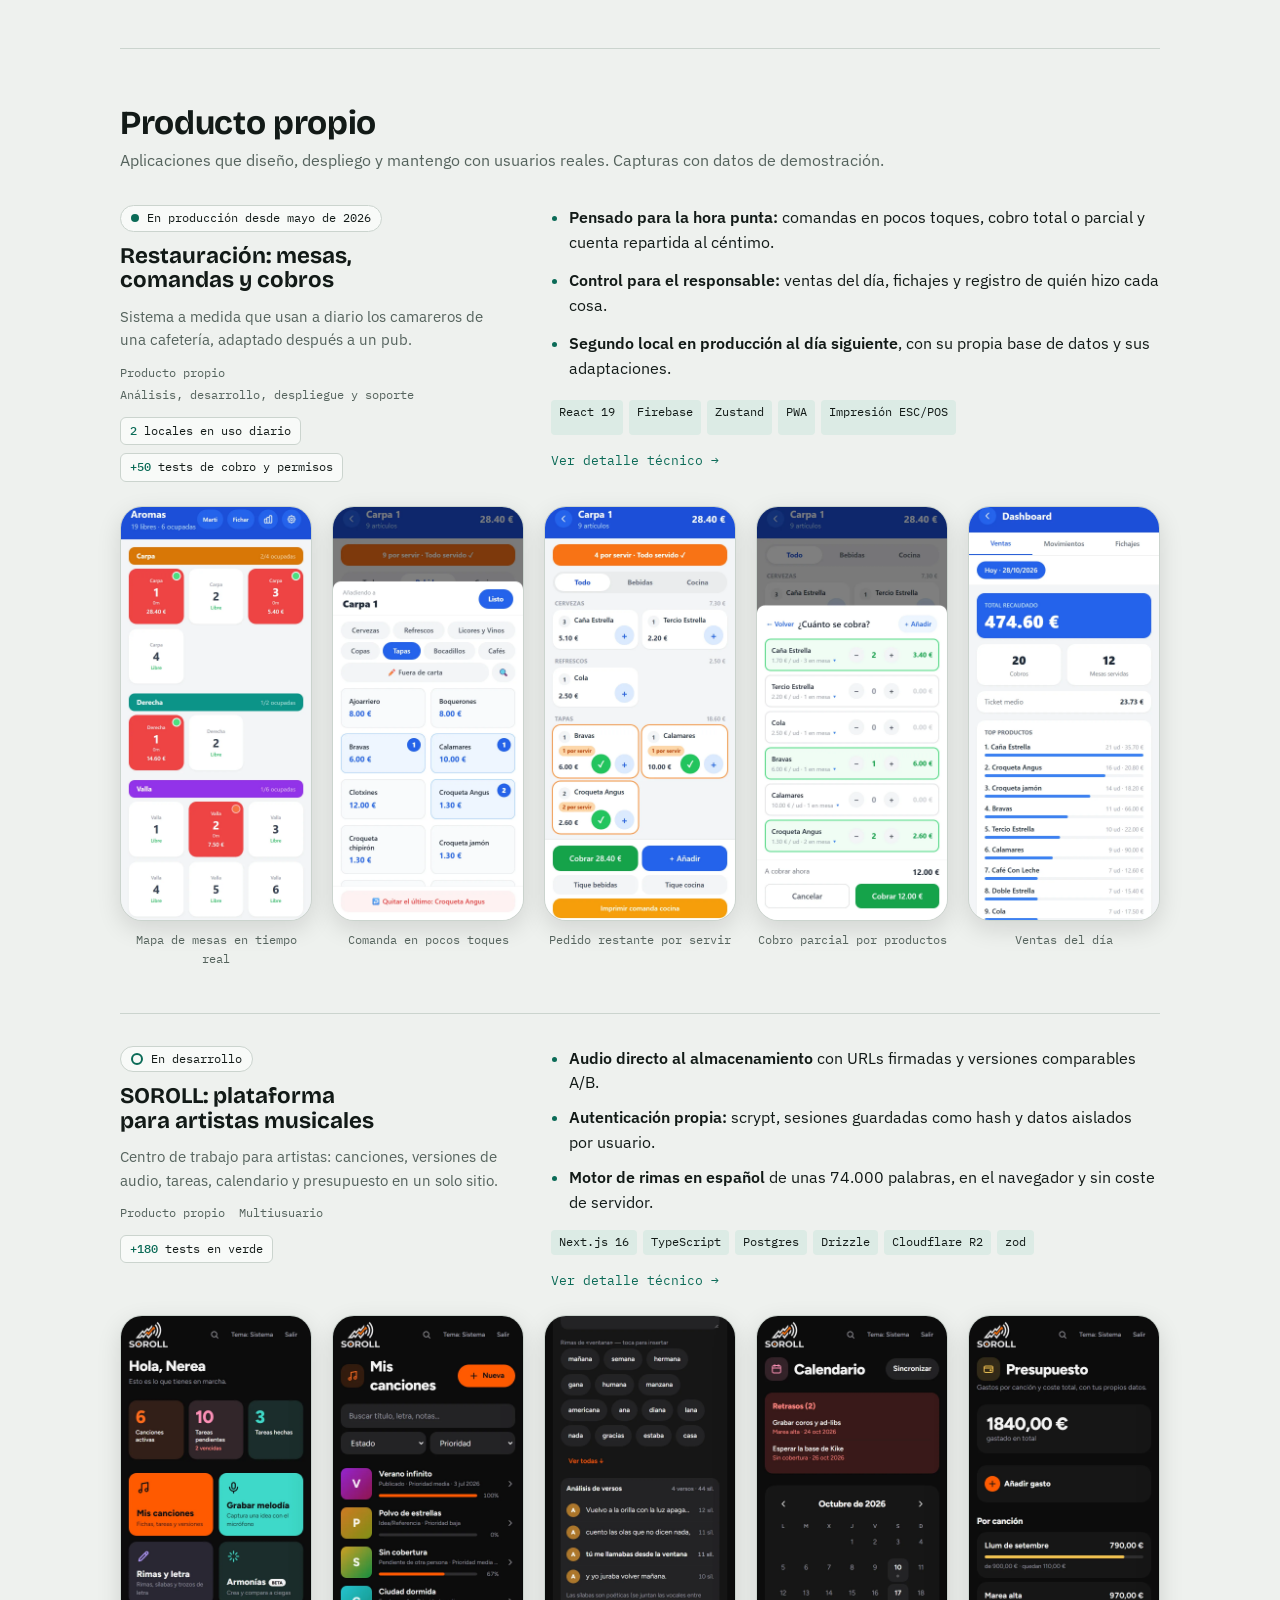
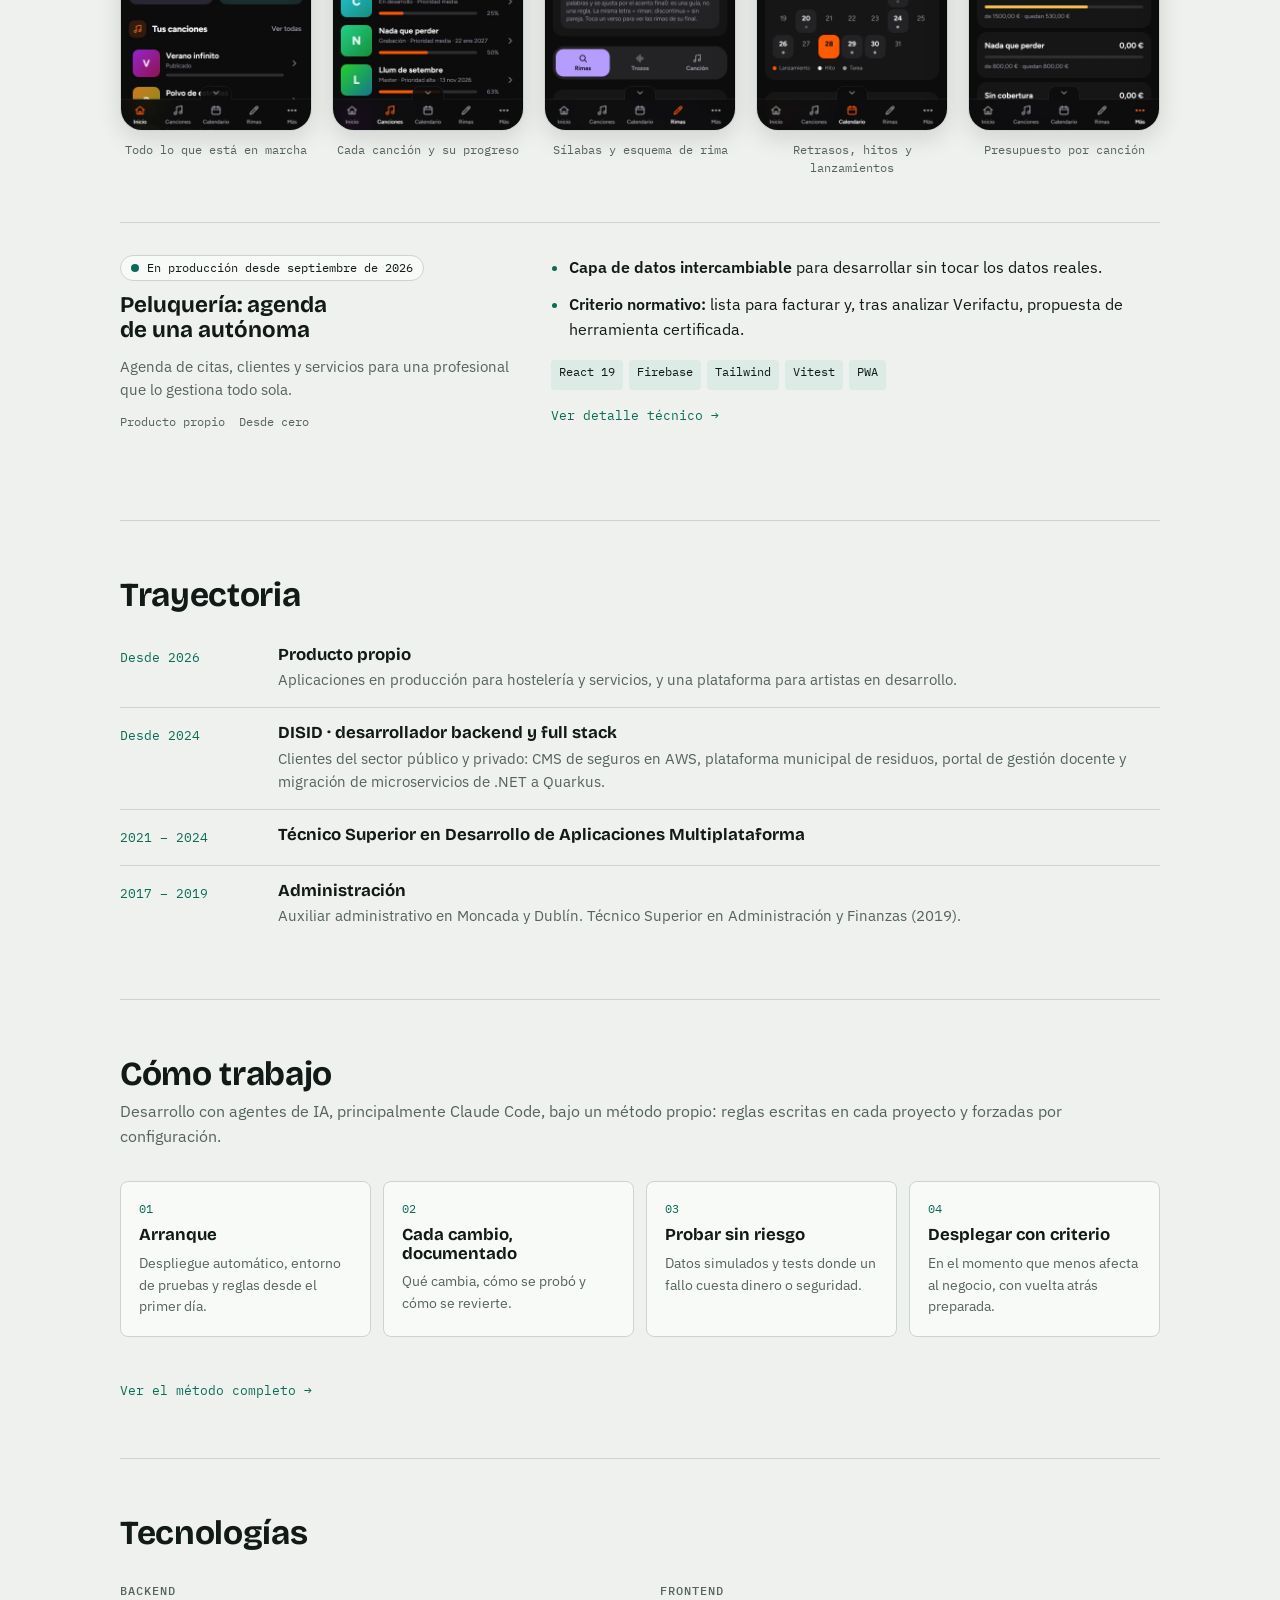
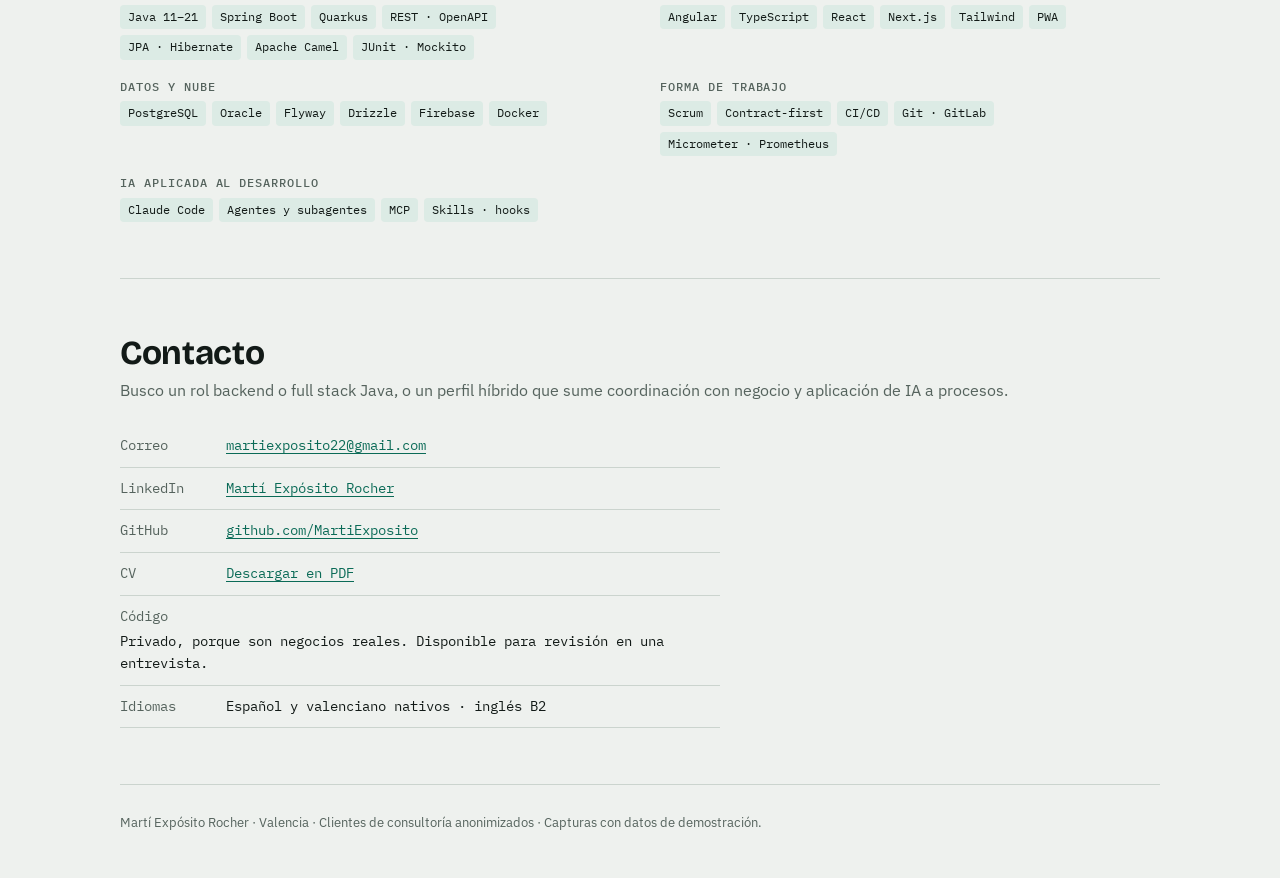
==== commit 3b343124: "Add files via upload" ====
--- a/index.html
+++ b/index.html
@@ -45,7 +45,7 @@
   <section id="aporto">
     <div class="head"><h2>Qué aporto</h2></div>
     <div class="value">
-      <div><h3>Backend y full stack Java</h3><p>Spring Boot y Quarkus, Angular y React, APIs por contrato, PostgreSQL y AWS, en equipos Scrum.</p></div>
+      <div><h3>Backend y full stack Java</h3><p>Spring Boot y Quarkus, Angular y React, APIs por contrato y PostgreSQL, en equipos Scrum.</p></div>
       <div><h3>Visión de negocio y gestión</h3><p>Administración y finanzas: entiendo cobros, IVA y normativa, coordino con negocio y equipos, y sé cuándo no conviene construir algo.</p></div>
       <div><h3>Producto e IA con método</h3><p>De la idea a producción con usuarios reales, usando agentes de IA con reglas, pruebas y control humano.</p></div>
     </div>
@@ -178,7 +178,7 @@
     <ul class="path">
       <li><span class="when">Desde 2026</span><div><h3>Producto propio</h3><p>Aplicaciones en producción para hostelería y servicios, y una plataforma para artistas en desarrollo.</p></div></li>
       <li><span class="when">Desde 2024</span><div><h3>DISID · desarrollador backend y full stack</h3><p>Clientes del sector público y privado: CMS de seguros en AWS, plataforma municipal de residuos, portal de gestión docente y migración de microservicios de .NET a Quarkus.</p></div></li>
-      <li><span class="when">2022</span><div><h3>Técnico Superior en Desarrollo de Aplicaciones Multiplataforma</h3></div></li>
+      <li><span class="when">2021 – 2024</span><div><h3>Técnico Superior en Desarrollo de Aplicaciones Multiplataforma</h3></div></li>
       <li><span class="when">2017 – 2019</span><div><h3>Administración</h3><p>Auxiliar administrativo en Moncada y Dublín. Técnico Superior en Administración y Finanzas (2019).</p></div></li>
     </ul>
   </section>
@@ -204,7 +204,7 @@
     <div class="stack">
       <div><h3>Backend</h3><ul class="chips"><li>Java 11–21</li><li>Spring Boot</li><li>Quarkus</li><li>REST · OpenAPI</li><li>JPA · Hibernate</li><li>Apache Camel</li><li>JUnit · Mockito</li></ul></div>
       <div><h3>Frontend</h3><ul class="chips"><li>Angular</li><li>TypeScript</li><li>React</li><li>Next.js</li><li>Tailwind</li><li>PWA</li></ul></div>
-      <div><h3>Datos y nube</h3><ul class="chips"><li>PostgreSQL</li><li>Oracle</li><li>Flyway</li><li>Drizzle</li><li>Firebase</li><li>AWS</li><li>Docker</li></ul></div>
+      <div><h3>Datos y nube</h3><ul class="chips"><li>PostgreSQL</li><li>Oracle</li><li>Flyway</li><li>Drizzle</li><li>Firebase</li><li>Docker</li></ul></div>
       <div><h3>Forma de trabajo</h3><ul class="chips"><li>Scrum</li><li>Contract-first</li><li>CI/CD</li><li>Git · GitLab</li><li>Micrometer · Prometheus</li></ul></div>
       <div><h3>IA aplicada al desarrollo</h3><ul class="chips"><li>Claude Code</li><li>Agentes y subagentes</li><li>MCP</li><li>Skills · hooks</li></ul></div>
     </div>
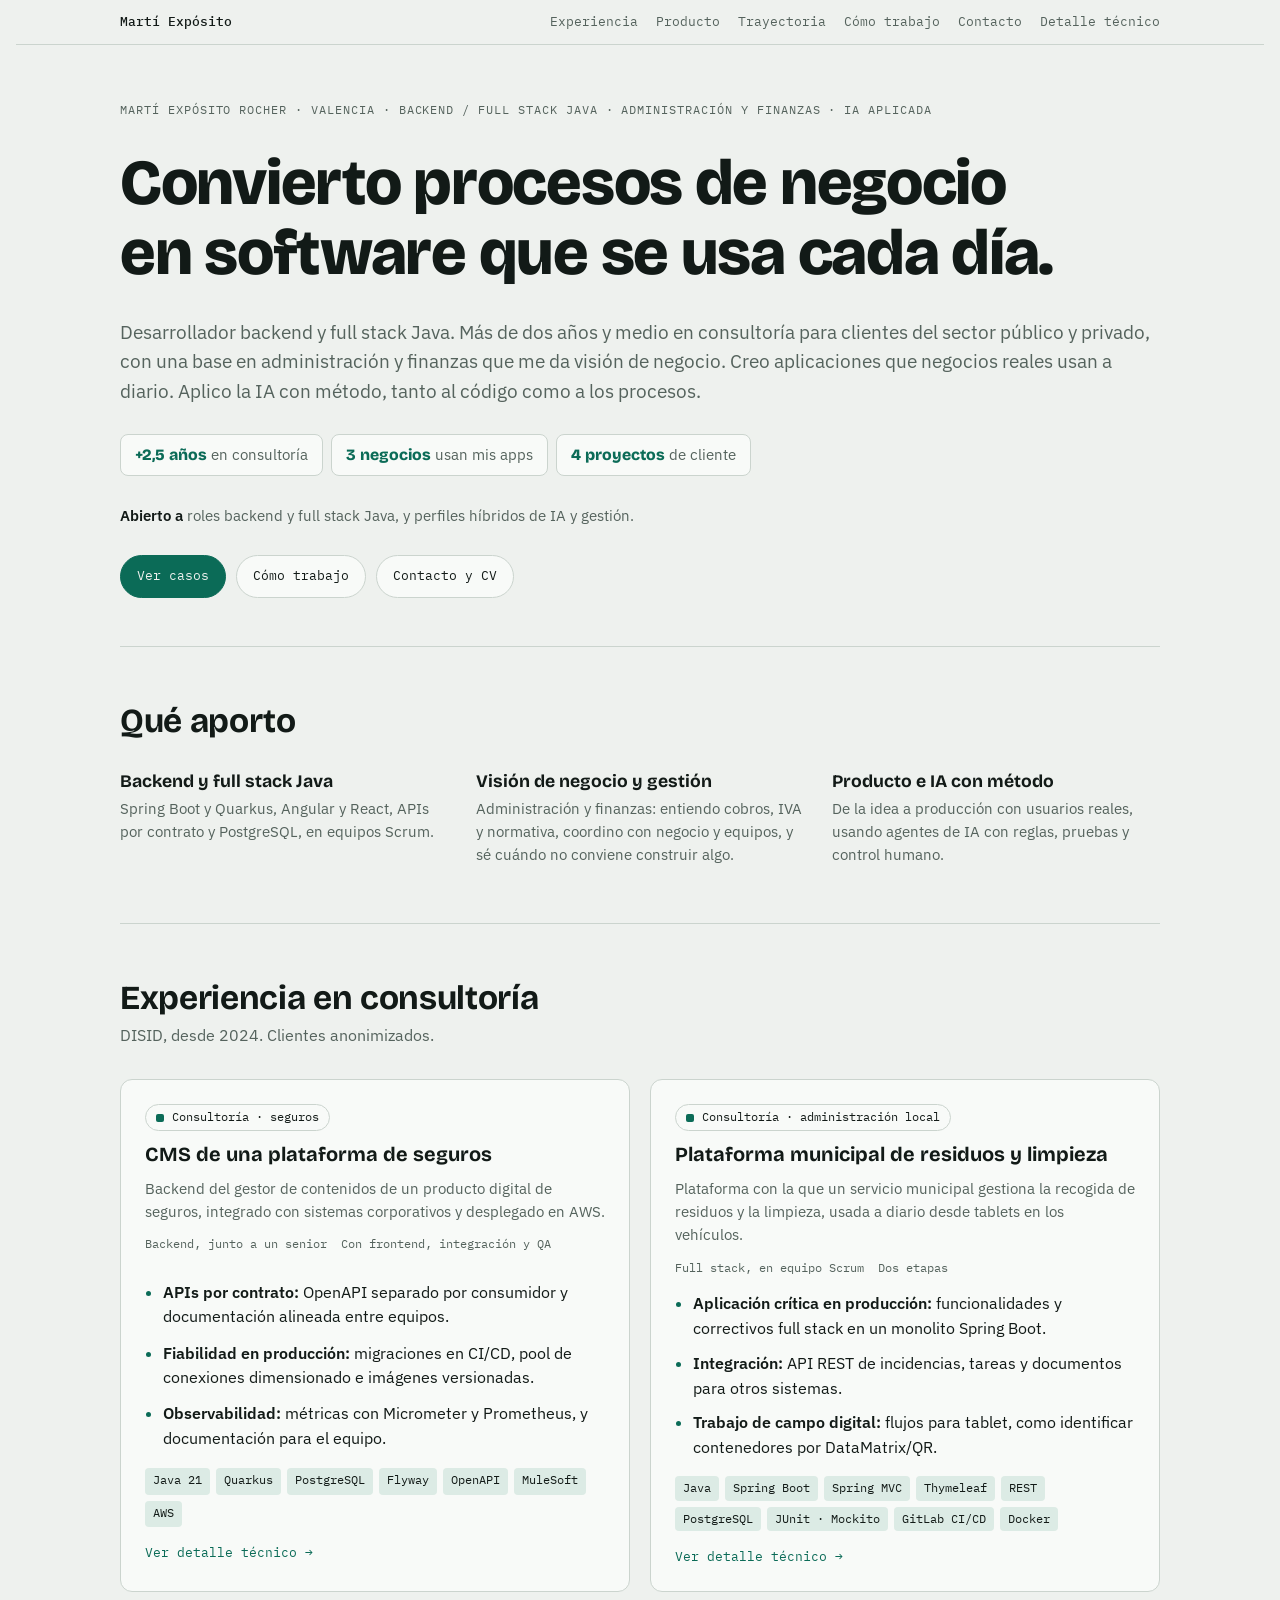
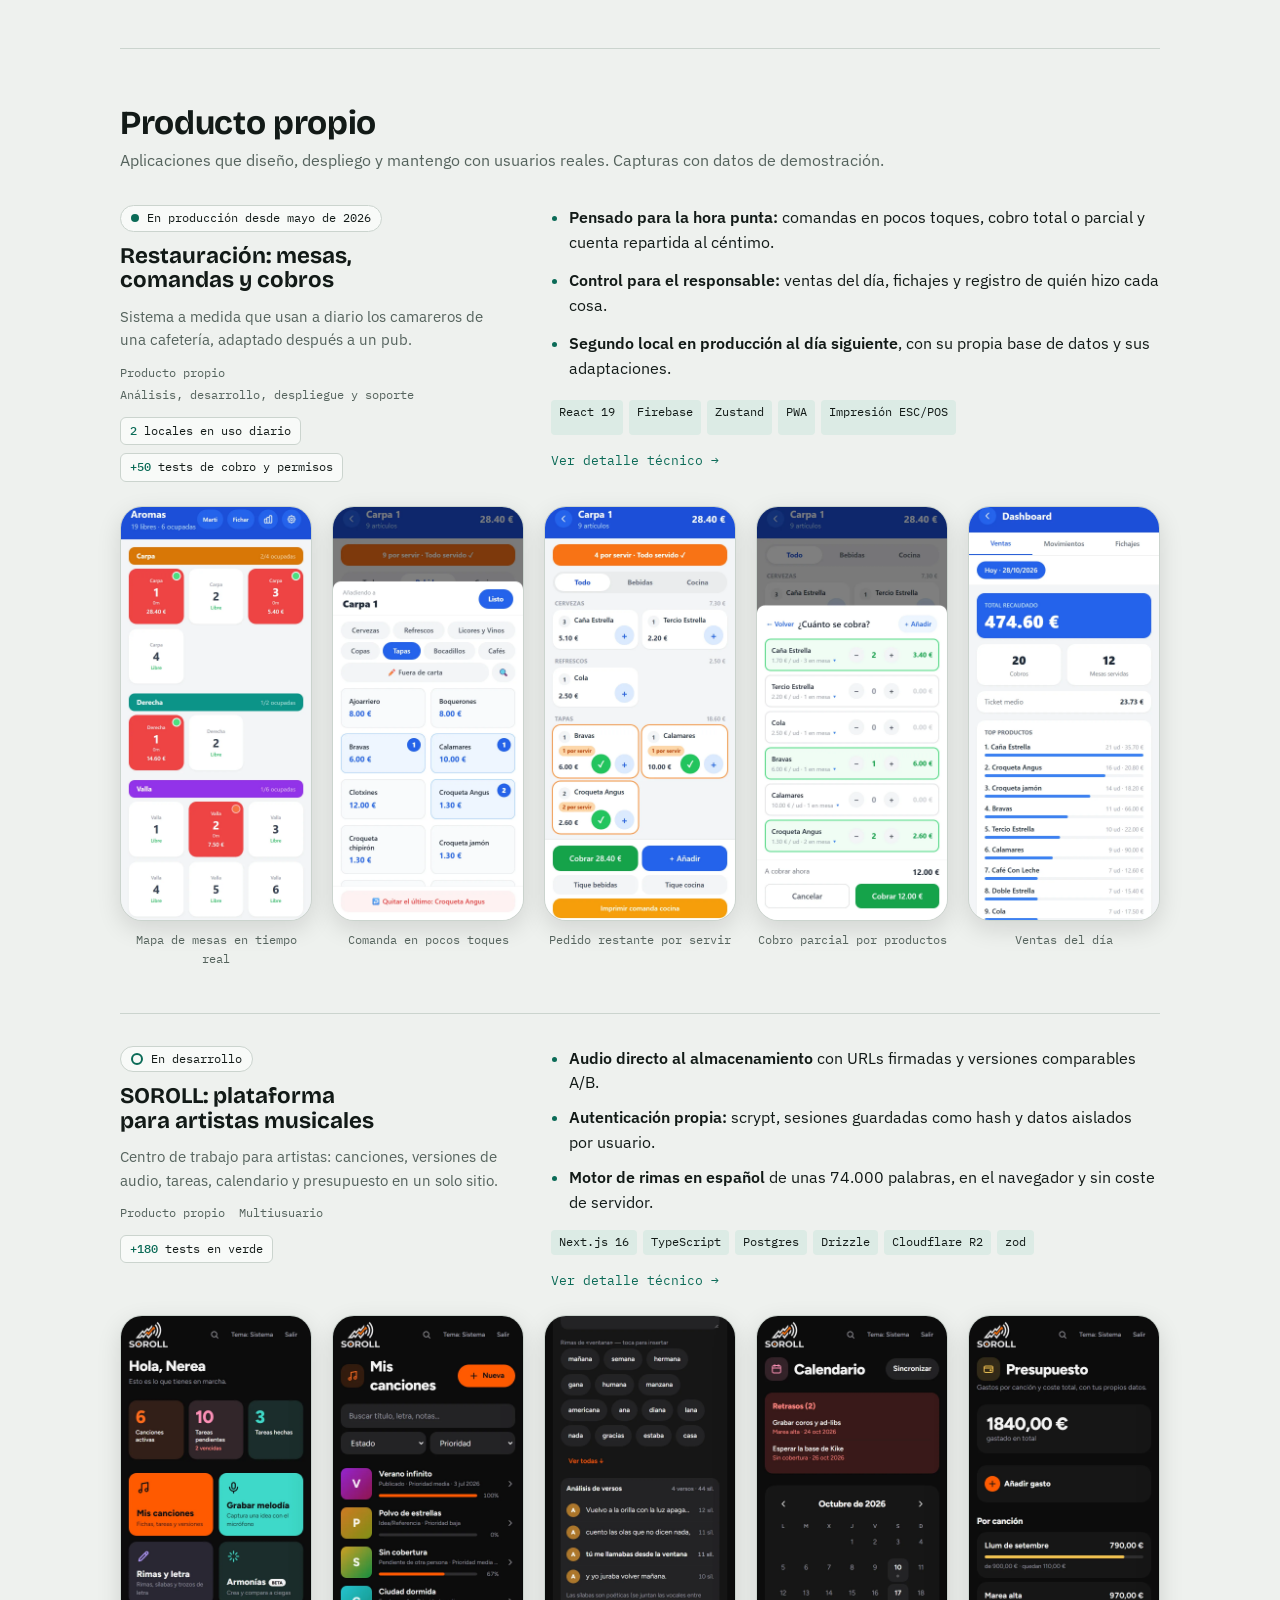
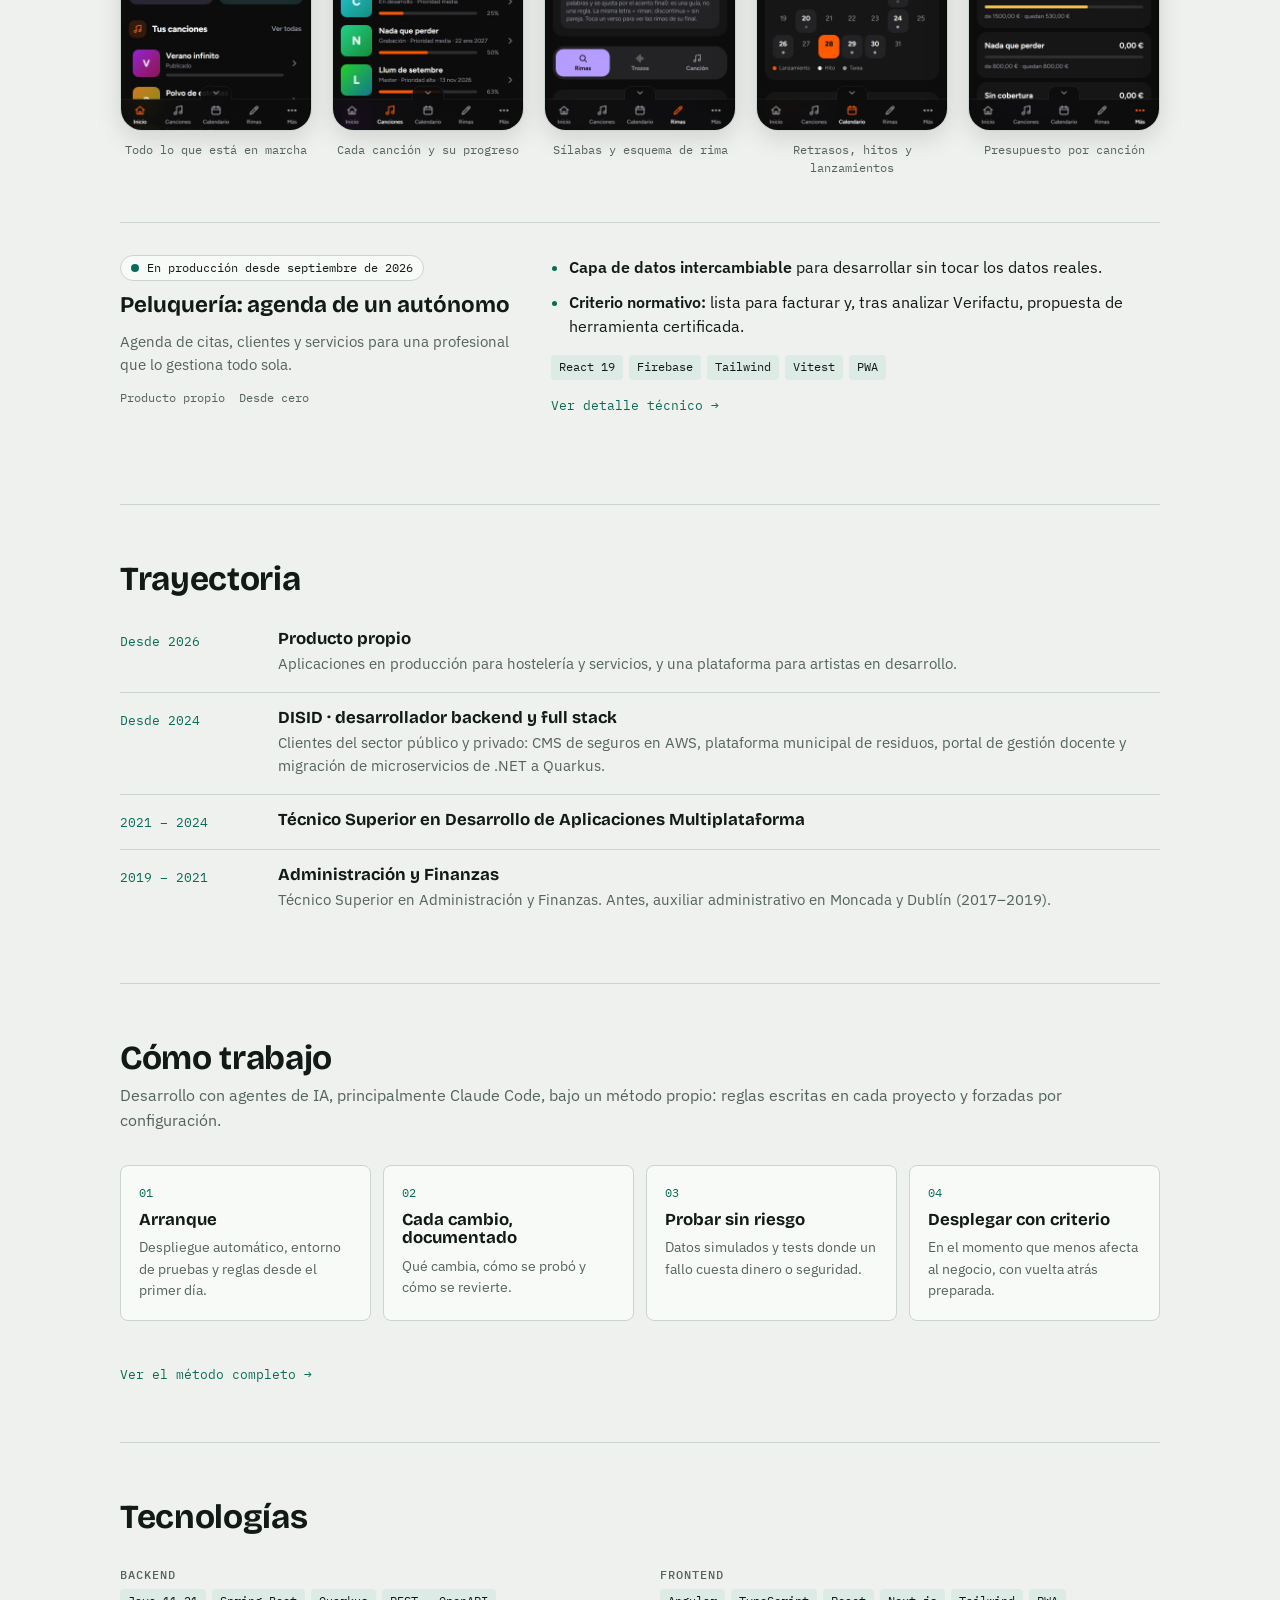
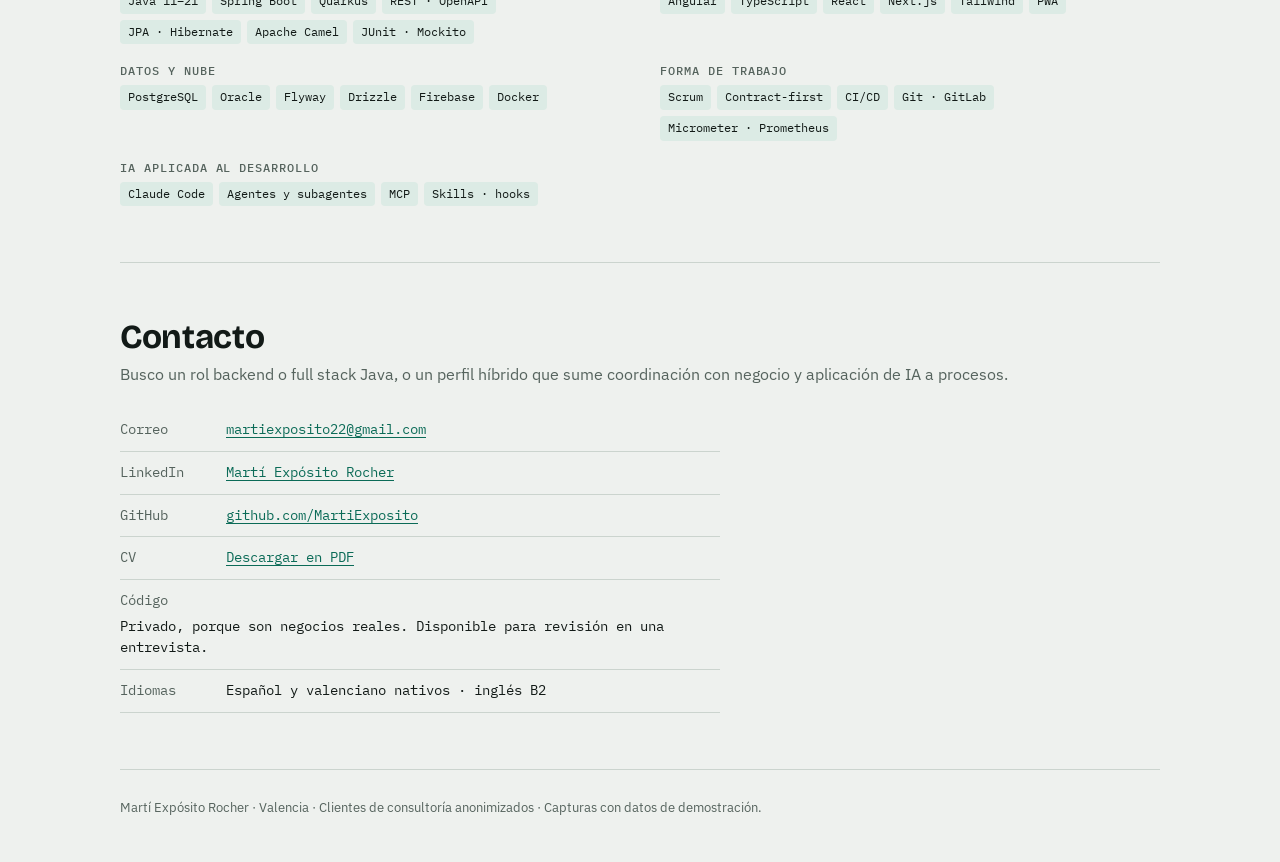
==== commit 0a3eaa73: "Corrige textos y fechas de formacion" ====
--- a/index.html
+++ b/index.html
@@ -1,229 +1,229 @@
-<!doctype html>
-<html lang="es">
-<head>
-<meta charset="utf-8">
-<meta name="viewport" content="width=device-width,initial-scale=1,viewport-fit=cover">
-<title>Martí Expósito Rocher · Desarrollador Backend / Full Stack Java</title>
-<meta name="description" content="Desarrollador backend y full stack Java (Spring Boot, Quarkus) con formación en administración y finanzas. Consultoría, aplicaciones propias en producción e IA aplicada con método. Valencia.">
-<meta property="og:title" content="Martí Expósito Rocher · Desarrollador Backend / Full Stack Java">
-<meta property="og:description" content="Backend Java en consultoría y tres aplicaciones propias en producción con negocios reales. Casos, método de trabajo y contacto.">
-<meta property="og:type" content="website">
-<meta property="og:locale" content="es_ES">
-<link rel="preconnect" href="https://fonts.googleapis.com">
-<link rel="preconnect" href="https://fonts.gstatic.com" crossorigin>
-<link rel="stylesheet" href="https://fonts.googleapis.com/css2?family=Bricolage+Grotesque:wght@500;700;800&family=IBM+Plex+Sans:wght@400;500;600&family=IBM+Plex+Mono:wght@400;500&display=swap">
-<link rel="stylesheet" href="estilo.css">
-</head>
-<body>
-
-<nav class="top" aria-label="Secciones">
-  <div class="wrap">
-    <a class="me" href="#inicio">Martí Expósito</a>
-    <a href="#casos">Experiencia</a>
-    <a href="#producto">Producto</a>
-    <a href="#trayectoria">Trayectoria</a>
-    <a href="#metodo">Cómo trabajo</a>
-    <a href="#contacto">Contacto</a>
-    <a href="tecnico.html">Detalle técnico</a>
-  </div>
-</nav>
-
-<div class="wrap">
-  <header class="hero" id="inicio">
-    <p class="label">Martí Expósito Rocher · Valencia · Backend / Full stack Java · Administración y finanzas · IA aplicada</p>
-    <h1>Convierto procesos de negocio en software que se usa cada día.</h1>
-    <p class="lede">Desarrollador backend y full stack Java. Más de dos años y medio en consultoría para clientes del sector público y privado, con una base en administración y finanzas que me da visión de negocio. Creo aplicaciones que negocios reales usan a diario. Aplico la IA con método, tanto al código como a los procesos.</p>
-    <ul class="keyfacts"><li><b>+2,5 años</b> en consultoría</li><li><b>3 negocios</b> usan mis apps</li><li><b>4 proyectos</b> de cliente</li></ul>
-    <p class="seek"><b>Abierto a</b> roles backend y full stack Java, y perfiles híbridos de IA y gestión.</p>
-    <div class="actions">
-      <a class="btn primary" href="#casos">Ver casos</a>
-      <a class="btn" href="#metodo">Cómo trabajo</a>
-      <a class="btn" href="#contacto">Contacto y CV</a>
-    </div>
-  </header>
-
-  <section id="aporto">
-    <div class="head"><h2>Qué aporto</h2></div>
-    <div class="value">
-      <div><h3>Backend y full stack Java</h3><p>Spring Boot y Quarkus, Angular y React, APIs por contrato y PostgreSQL, en equipos Scrum.</p></div>
-      <div><h3>Visión de negocio y gestión</h3><p>Administración y finanzas: entiendo cobros, IVA y normativa, coordino con negocio y equipos, y sé cuándo no conviene construir algo.</p></div>
-      <div><h3>Producto e IA con método</h3><p>De la idea a producción con usuarios reales, usando agentes de IA con reglas, pruebas y control humano.</p></div>
-    </div>
-  </section>
-
-  <section id="casos">
-    <div class="head"><h2>Experiencia en consultoría</h2><p>DISID, desde 2024. Clientes anonimizados.</p></div>
-    <div class="duo">
-      <article class="case">
-        <div class="id">
-          <span class="tag work">Consultoría · seguros</span>
-          <h3>CMS de una plataforma de seguros</h3>
-          <p class="one">Backend del gestor de contenidos de un producto digital de seguros, integrado con sistemas corporativos y desplegado en AWS.</p>
-          <div class="facts"><span>Backend, junto a un senior</span><span>Con frontend, integración y QA</span></div>
-        </div>
-        <div class="body">
-          <ul class="impact">
-            <li><b>APIs por contrato:</b> OpenAPI separado por consumidor y documentación alineada entre equipos.</li>
-            <li><b>Fiabilidad en producción:</b> migraciones en CI/CD, pool de conexiones dimensionado e imágenes versionadas.</li>
-            <li><b>Observabilidad:</b> métricas con Micrometer y Prometheus, y documentación para el equipo.</li>
-          </ul>
-          <ul class="chips"><li>Java 21</li><li>Quarkus</li><li>PostgreSQL</li><li>Flyway</li><li>OpenAPI</li><li>MuleSoft</li><li>AWS</li></ul>
-          <a class="more-link" href="tecnico.html#cms">Ver detalle técnico →</a>
-        </div>
-      </article>
-
-      <article class="case">
-        <div class="id">
-          <span class="tag work">Consultoría · administración local</span>
-          <h3>Plataforma municipal de residuos y limpieza</h3>
-          <p class="one">Plataforma con la que un servicio municipal gestiona la recogida de residuos y la limpieza, usada a diario desde tablets en los vehículos.</p>
-          <div class="facts"><span>Full stack, en equipo Scrum</span><span>Dos etapas</span></div>
-        </div>
-        <div class="body">
-          <ul class="impact">
-            <li><b>Aplicación crítica en producción:</b> funcionalidades y correctivos full stack en un monolito Spring Boot.</li>
-            <li><b>Integración:</b> API REST de incidencias, tareas y documentos para otros sistemas.</li>
-            <li><b>Trabajo de campo digital:</b> flujos para tablet, como identificar contenedores por DataMatrix/QR.</li>
-          </ul>
-          <ul class="chips"><li>Java</li><li>Spring Boot</li><li>Spring MVC</li><li>Thymeleaf</li><li>REST</li><li>PostgreSQL</li><li>JUnit · Mockito</li><li>GitLab CI/CD</li><li>Docker</li></ul>
-          <a class="more-link" href="tecnico.html#residuos">Ver detalle técnico →</a>
-        </div>
-      </article>
-    </div>
-  </section>
-
-  <section id="producto">
-    <div class="head"><h2>Producto propio</h2><p>Aplicaciones que diseño, despliego y mantengo con usuarios reales. Capturas con datos de demostración.</p></div>
-    <div class="cases">
-
-      <article class="case">
-        <div class="id">
-          <span class="tag">En producción desde mayo de 2026</span>
-          <h3>Restauración: mesas, comandas y cobros</h3>
-          <p class="one">Sistema a medida que usan a diario los camareros de una cafetería, adaptado después a un pub.</p>
-          <div class="facts"><span>Producto propio</span><span>Análisis, desarrollo, despliegue y soporte</span></div>
-          <ul class="proof">
-            <li><b>2</b> locales en uso diario</li>
-            <li><b>+50</b> tests de cobro y permisos</li>
-          </ul>
-        </div>
-        <div class="body">
-          <ul class="impact">
-            <li><b>Pensado para la hora punta:</b> comandas en pocos toques, cobro total o parcial y cuenta repartida al céntimo.</li>
-            <li><b>Control para el responsable:</b> ventas del día, fichajes y registro de quién hizo cada cosa.</li>
-            <li><b>Segundo local en producción al día siguiente</b>, con su propia base de datos y sus adaptaciones.</li>
-          </ul>
-          <ul class="chips"><li>React 19</li><li>Firebase</li><li>Zustand</li><li>PWA</li><li>Impresión ESC/POS</li></ul>
-          <a class="more-link" href="tecnico.html#restauracion">Ver detalle técnico →</a>
-        </div>
-        <ul class="shots" aria-label="Capturas de la aplicación de restauración">
-          <li><img src="img/bar-01-mesas.webp" width="390" height="844" loading="lazy" alt="Mapa de mesas por zonas, con las ocupadas en rojo y su importe"><span>Mapa de mesas en tiempo real</span></li>
-          <li><img src="img/bar-03-anadir.webp" width="390" height="844" loading="lazy" alt="Hoja para añadir productos de la carta por categorías"><span>Comanda en pocos toques</span></li>
-          <li><img src="img/bar-02-mesa.webp" width="390" height="844" loading="lazy" alt="Detalle de una mesa con lo pendiente de servir"><span>Pedido restante por servir</span></li>
-          <li><img src="img/bar-04-parcial.webp" width="390" height="844" loading="lazy" alt="Cobro parcial: se eligen dos cañas, unas bravas y dos croquetas de la mesa"><span>Cobro parcial por productos</span></li>
-          <li><img src="img/bar-05-ventas.webp" width="390" height="844" loading="lazy" alt="Panel de ventas del día con total recaudado, cobros, ticket medio y productos más vendidos"><span>Ventas del día</span></li>
-        </ul>
-      </article>
-
-      <article class="case">
-        <div class="id">
-          <span class="tag dev">En desarrollo</span>
-          <h3>SOROLL: plataforma para artistas musicales</h3>
-          <p class="one">Centro de trabajo para artistas: canciones, versiones de audio, tareas, calendario y presupuesto en un solo sitio.</p>
-          <div class="facts"><span>Producto propio</span><span>Multiusuario</span></div>
-          <ul class="proof">
-            <li><b>+180</b> tests en verde</li>
-          </ul>
-        </div>
-        <div class="body">
-          <ul class="impact">
-            <li><b>Audio directo al almacenamiento</b> con URLs firmadas y versiones comparables A/B.</li>
-            <li><b>Autenticación propia:</b> scrypt, sesiones guardadas como hash y datos aislados por usuario.</li>
-            <li><b>Motor de rimas en español</b> de unas 74.000 palabras, en el navegador y sin coste de servidor.</li>
-          </ul>
-          <ul class="chips"><li>Next.js 16</li><li>TypeScript</li><li>Postgres</li><li>Drizzle</li><li>Cloudflare R2</li><li>zod</li></ul>
-          <a class="more-link" href="tecnico.html#soroll">Ver detalle técnico →</a>
-        </div>
-        <ul class="shots" aria-label="Capturas de SOROLL con datos de demostración">
-          <li><img src="img/soroll-01-inicio.webp" width="390" height="844" loading="lazy" alt="Inicio de SOROLL con canciones activas, tareas pendientes y accesos rápidos"><span>Todo lo que está en marcha</span></li>
-          <li><img src="img/soroll-07-canciones.webp" width="390" height="844" loading="lazy" alt="Lista de canciones con su estado, prioridad, fecha de lanzamiento y progreso"><span>Cada canción y su progreso</span></li>
-          <li><img src="img/soroll-04-rimas.webp" width="390" height="844" loading="lazy" alt="Análisis de versos con el esquema de rima y las sílabas de cada verso"><span>Sílabas y esquema de rima</span></li>
-          <li><img src="img/soroll-03-calendario.webp" width="390" height="844" loading="lazy" alt="Calendario con tareas retrasadas, hitos y lanzamientos del mes"><span>Retrasos, hitos y lanzamientos</span></li>
-          <li><img src="img/soroll-05-presupuesto.webp" width="390" height="844" loading="lazy" alt="Presupuesto con el gasto total y lo gastado frente al límite de cada canción"><span>Presupuesto por canción</span></li>
-        </ul>
-      </article>
-
-      <article class="case">
-        <div class="id">
-          <span class="tag">En producción desde septiembre de 2026</span>
-          <h3>Peluquería: agenda de una autónoma</h3>
-          <p class="one">Agenda de citas, clientes y servicios para una profesional que lo gestiona todo sola.</p>
-          <div class="facts"><span>Producto propio</span><span>Desde cero</span></div>
-        </div>
-        <div class="body">
-          <ul class="impact">
-            <li><b>Capa de datos intercambiable</b> para desarrollar sin tocar los datos reales.</li>
-            <li><b>Criterio normativo:</b> lista para facturar y, tras analizar Verifactu, propuesta de herramienta certificada.</li>
-          </ul>
-          <ul class="chips"><li>React 19</li><li>Firebase</li><li>Tailwind</li><li>Vitest</li><li>PWA</li></ul>
-          <a class="more-link" href="tecnico.html#peluqueria">Ver detalle técnico →</a>
-        </div>
-      </article>
-
-    </div>
-  </section>
-
-  <section id="trayectoria">
-    <div class="head"><h2>Trayectoria</h2></div>
-    <ul class="path">
-      <li><span class="when">Desde 2026</span><div><h3>Producto propio</h3><p>Aplicaciones en producción para hostelería y servicios, y una plataforma para artistas en desarrollo.</p></div></li>
-      <li><span class="when">Desde 2024</span><div><h3>DISID · desarrollador backend y full stack</h3><p>Clientes del sector público y privado: CMS de seguros en AWS, plataforma municipal de residuos, portal de gestión docente y migración de microservicios de .NET a Quarkus.</p></div></li>
-      <li><span class="when">2021 – 2024</span><div><h3>Técnico Superior en Desarrollo de Aplicaciones Multiplataforma</h3></div></li>
-      <li><span class="when">2017 – 2019</span><div><h3>Administración</h3><p>Auxiliar administrativo en Moncada y Dublín. Técnico Superior en Administración y Finanzas (2019).</p></div></li>
-    </ul>
-  </section>
-
-  <section id="metodo">
-    <div class="head">
-      <h2>Cómo trabajo</h2>
-      <p>Desarrollo con agentes de IA, principalmente Claude Code, bajo un método propio: reglas escritas en cada proyecto y forzadas por configuración.</p>
-    </div>
-
-    <ol class="flow">
-      <li><h3>Arranque</h3><p>Despliegue automático, entorno de pruebas y reglas desde el primer día.</p></li>
-      <li><h3>Cada cambio, documentado</h3><p>Qué cambia, cómo se probó y cómo se revierte.</p></li>
-      <li><h3>Probar sin riesgo</h3><p>Datos simulados y tests donde un fallo cuesta dinero o seguridad.</p></li>
-      <li><h3>Desplegar con criterio</h3><p>En el momento que menos afecta al negocio, con vuelta atrás preparada.</p></li>
-    </ol>
-
-    <a class="more-link" href="tecnico.html#metodo">Ver el método completo →</a>
-  </section>
-
-  <section id="stack">
-    <div class="head"><h2>Tecnologías</h2></div>
-    <div class="stack">
-      <div><h3>Backend</h3><ul class="chips"><li>Java 11–21</li><li>Spring Boot</li><li>Quarkus</li><li>REST · OpenAPI</li><li>JPA · Hibernate</li><li>Apache Camel</li><li>JUnit · Mockito</li></ul></div>
-      <div><h3>Frontend</h3><ul class="chips"><li>Angular</li><li>TypeScript</li><li>React</li><li>Next.js</li><li>Tailwind</li><li>PWA</li></ul></div>
-      <div><h3>Datos y nube</h3><ul class="chips"><li>PostgreSQL</li><li>Oracle</li><li>Flyway</li><li>Drizzle</li><li>Firebase</li><li>Docker</li></ul></div>
-      <div><h3>Forma de trabajo</h3><ul class="chips"><li>Scrum</li><li>Contract-first</li><li>CI/CD</li><li>Git · GitLab</li><li>Micrometer · Prometheus</li></ul></div>
-      <div><h3>IA aplicada al desarrollo</h3><ul class="chips"><li>Claude Code</li><li>Agentes y subagentes</li><li>MCP</li><li>Skills · hooks</li></ul></div>
-    </div>
-  </section>
-
-  <section id="contacto">
-    <div class="head"><h2>Contacto</h2><p>Busco un rol backend o full stack Java, o un perfil híbrido que sume coordinación con negocio y aplicación de IA a procesos.</p></div>
-    <div class="contact">
-      <div><span>Correo</span><a href="mailto:martiexposito22@gmail.com">martiexposito22@gmail.com</a></div>
-      <div><span>LinkedIn</span><a href="https://www.linkedin.com/in/mart%C3%AD-exp%C3%B3sito-rocher-21ba48293">Martí Expósito Rocher</a></div>
-      <div><span>GitHub</span><a href="https://github.com/MartiExposito">github.com/MartiExposito</a></div>
-      <div><span>CV</span><a href="cv-marti-exposito-rocher.pdf">Descargar en PDF</a></div>
-      <div><span>Código</span><span>Privado, porque son negocios reales. Disponible para revisión en una entrevista.</span></div>
-      <div><span>Idiomas</span><span>Español y valenciano nativos · inglés B2</span></div>
-    </div>
-  </section>
-
-  <footer>Martí Expósito Rocher · Valencia · Clientes de consultoría anonimizados · Capturas con datos de demostración.</footer>
-</div>
-
-</body>
-</html>
+<!doctype html>
+<html lang="es">
+<head>
+<meta charset="utf-8">
+<meta name="viewport" content="width=device-width,initial-scale=1,viewport-fit=cover">
+<title>Martí Expósito Rocher · Desarrollador Backend / Full Stack Java</title>
+<meta name="description" content="Desarrollador backend y full stack Java (Spring Boot, Quarkus) con formación en administración y finanzas. Consultoría, aplicaciones propias en producción e IA aplicada con método. Valencia.">
+<meta property="og:title" content="Martí Expósito Rocher · Desarrollador Backend / Full Stack Java">
+<meta property="og:description" content="Backend Java en consultoría y tres aplicaciones propias en producción con negocios reales. Casos, método de trabajo y contacto.">
+<meta property="og:type" content="website">
+<meta property="og:locale" content="es_ES">
+<link rel="preconnect" href="https://fonts.googleapis.com">
+<link rel="preconnect" href="https://fonts.gstatic.com" crossorigin>
+<link rel="stylesheet" href="https://fonts.googleapis.com/css2?family=Bricolage+Grotesque:wght@500;700;800&family=IBM+Plex+Sans:wght@400;500;600&family=IBM+Plex+Mono:wght@400;500&display=swap">
+<link rel="stylesheet" href="estilo.css">
+</head>
+<body>
+
+<nav class="top" aria-label="Secciones">
+  <div class="wrap">
+    <a class="me" href="#inicio">Martí Expósito</a>
+    <a href="#casos">Experiencia</a>
+    <a href="#producto">Producto</a>
+    <a href="#trayectoria">Trayectoria</a>
+    <a href="#metodo">Cómo trabajo</a>
+    <a href="#contacto">Contacto</a>
+    <a href="tecnico.html">Detalle técnico</a>
+  </div>
+</nav>
+
+<div class="wrap">
+  <header class="hero" id="inicio">
+    <p class="label">Martí Expósito Rocher · Valencia · Backend / Full stack Java · Administración y finanzas · IA aplicada</p>
+    <h1>Convierto procesos de negocio en software que se usa cada día.</h1>
+    <p class="lede">Desarrollador backend y full stack Java. Más de dos años y medio en consultoría para clientes del sector público y privado, con una base en administración y finanzas que me da visión de negocio. Creo aplicaciones que negocios reales usan a diario. Aplico la IA con método, tanto al código como a los procesos.</p>
+    <ul class="keyfacts"><li><b>+2,5 años</b> en consultoría</li><li><b>3 negocios</b> usan mis apps</li><li><b>4 proyectos</b> de cliente</li></ul>
+    <p class="seek"><b>Abierto a</b> roles backend y full stack Java, y perfiles híbridos de IA y gestión.</p>
+    <div class="actions">
+      <a class="btn primary" href="#casos">Ver casos</a>
+      <a class="btn" href="#metodo">Cómo trabajo</a>
+      <a class="btn" href="#contacto">Contacto y CV</a>
+    </div>
+  </header>
+
+  <section id="aporto">
+    <div class="head"><h2>Qué aporto</h2></div>
+    <div class="value">
+      <div><h3>Backend y full stack Java</h3><p>Spring Boot y Quarkus, Angular y React, APIs por contrato y PostgreSQL, en equipos Scrum.</p></div>
+      <div><h3>Visión de negocio y gestión</h3><p>Administración y finanzas: entiendo cobros, IVA y normativa, coordino con negocio y equipos, y sé cuándo no conviene construir algo.</p></div>
+      <div><h3>Producto e IA con método</h3><p>De la idea a producción con usuarios reales, usando agentes de IA con reglas, pruebas y control humano.</p></div>
+    </div>
+  </section>
+
+  <section id="casos">
+    <div class="head"><h2>Experiencia en consultoría</h2><p>DISID, desde 2024. Clientes anonimizados.</p></div>
+    <div class="duo">
+      <article class="case">
+        <div class="id">
+          <span class="tag work">Consultoría · seguros</span>
+          <h3>CMS de una plataforma de seguros</h3>
+          <p class="one">Backend del gestor de contenidos de un producto digital de seguros, integrado con sistemas corporativos y desplegado en AWS.</p>
+          <div class="facts"><span>Backend, junto a un senior</span><span>Con frontend, integración y QA</span></div>
+        </div>
+        <div class="body">
+          <ul class="impact">
+            <li><b>APIs por contrato:</b> OpenAPI separado por consumidor y documentación alineada entre equipos.</li>
+            <li><b>Fiabilidad en producción:</b> migraciones en CI/CD, pool de conexiones dimensionado e imágenes versionadas.</li>
+            <li><b>Observabilidad:</b> métricas con Micrometer y Prometheus, y documentación para el equipo.</li>
+          </ul>
+          <ul class="chips"><li>Java 21</li><li>Quarkus</li><li>PostgreSQL</li><li>Flyway</li><li>OpenAPI</li><li>MuleSoft</li><li>AWS</li></ul>
+          <a class="more-link" href="tecnico.html#cms">Ver detalle técnico →</a>
+        </div>
+      </article>
+
+      <article class="case">
+        <div class="id">
+          <span class="tag work">Consultoría · administración local</span>
+          <h3>Plataforma municipal de residuos y limpieza</h3>
+          <p class="one">Plataforma con la que un servicio municipal gestiona la recogida de residuos y la limpieza, usada a diario desde tablets en los vehículos.</p>
+          <div class="facts"><span>Full stack, en equipo Scrum</span><span>Dos etapas</span></div>
+        </div>
+        <div class="body">
+          <ul class="impact">
+            <li><b>Aplicación crítica en producción:</b> funcionalidades y correctivos full stack en un monolito Spring Boot.</li>
+            <li><b>Integración:</b> API REST de incidencias, tareas y documentos para otros sistemas.</li>
+            <li><b>Trabajo de campo digital:</b> flujos para tablet, como identificar contenedores por DataMatrix/QR.</li>
+          </ul>
+          <ul class="chips"><li>Java</li><li>Spring Boot</li><li>Spring MVC</li><li>Thymeleaf</li><li>REST</li><li>PostgreSQL</li><li>JUnit · Mockito</li><li>GitLab CI/CD</li><li>Docker</li></ul>
+          <a class="more-link" href="tecnico.html#residuos">Ver detalle técnico →</a>
+        </div>
+      </article>
+    </div>
+  </section>
+
+  <section id="producto">
+    <div class="head"><h2>Producto propio</h2><p>Aplicaciones que diseño, despliego y mantengo con usuarios reales. Capturas con datos de demostración.</p></div>
+    <div class="cases">
+
+      <article class="case">
+        <div class="id">
+          <span class="tag">En producción desde mayo de 2026</span>
+          <h3>Restauración: mesas, comandas y cobros</h3>
+          <p class="one">Sistema a medida que usan a diario los camareros de una cafetería, adaptado después a un pub.</p>
+          <div class="facts"><span>Producto propio</span><span>Análisis, desarrollo, despliegue y soporte</span></div>
+          <ul class="proof">
+            <li><b>2</b> locales en uso diario</li>
+            <li><b>+50</b> tests de cobro y permisos</li>
+          </ul>
+        </div>
+        <div class="body">
+          <ul class="impact">
+            <li><b>Pensado para la hora punta:</b> comandas en pocos toques, cobro total o parcial y cuenta repartida al céntimo.</li>
+            <li><b>Control para el responsable:</b> ventas del día, fichajes y registro de quién hizo cada cosa.</li>
+            <li><b>Segundo local en producción al día siguiente</b>, con su propia base de datos y sus adaptaciones.</li>
+          </ul>
+          <ul class="chips"><li>React 19</li><li>Firebase</li><li>Zustand</li><li>PWA</li><li>Impresión ESC/POS</li></ul>
+          <a class="more-link" href="tecnico.html#restauracion">Ver detalle técnico →</a>
+        </div>
+        <ul class="shots" aria-label="Capturas de la aplicación de restauración">
+          <li><img src="img/bar-01-mesas.webp" width="390" height="844" loading="lazy" alt="Mapa de mesas por zonas, con las ocupadas en rojo y su importe"><span>Mapa de mesas en tiempo real</span></li>
+          <li><img src="img/bar-03-anadir.webp" width="390" height="844" loading="lazy" alt="Hoja para añadir productos de la carta por categorías"><span>Comanda en pocos toques</span></li>
+          <li><img src="img/bar-02-mesa.webp" width="390" height="844" loading="lazy" alt="Detalle de una mesa con lo pendiente de servir"><span>Pedido restante por servir</span></li>
+          <li><img src="img/bar-04-parcial.webp" width="390" height="844" loading="lazy" alt="Cobro parcial: se eligen dos cañas, unas bravas y dos croquetas de la mesa"><span>Cobro parcial por productos</span></li>
+          <li><img src="img/bar-05-ventas.webp" width="390" height="844" loading="lazy" alt="Panel de ventas del día con total recaudado, cobros, ticket medio y productos más vendidos"><span>Ventas del día</span></li>
+        </ul>
+      </article>
+
+      <article class="case">
+        <div class="id">
+          <span class="tag dev">En desarrollo</span>
+          <h3>SOROLL: plataforma para artistas musicales</h3>
+          <p class="one">Centro de trabajo para artistas: canciones, versiones de audio, tareas, calendario y presupuesto en un solo sitio.</p>
+          <div class="facts"><span>Producto propio</span><span>Multiusuario</span></div>
+          <ul class="proof">
+            <li><b>+180</b> tests en verde</li>
+          </ul>
+        </div>
+        <div class="body">
+          <ul class="impact">
+            <li><b>Audio directo al almacenamiento</b> con URLs firmadas y versiones comparables A/B.</li>
+            <li><b>Autenticación propia:</b> scrypt, sesiones guardadas como hash y datos aislados por usuario.</li>
+            <li><b>Motor de rimas en español</b> de unas 74.000 palabras, en el navegador y sin coste de servidor.</li>
+          </ul>
+          <ul class="chips"><li>Next.js 16</li><li>TypeScript</li><li>Postgres</li><li>Drizzle</li><li>Cloudflare R2</li><li>zod</li></ul>
+          <a class="more-link" href="tecnico.html#soroll">Ver detalle técnico →</a>
+        </div>
+        <ul class="shots" aria-label="Capturas de SOROLL con datos de demostración">
+          <li><img src="img/soroll-01-inicio.webp" width="390" height="844" loading="lazy" alt="Inicio de SOROLL con canciones activas, tareas pendientes y accesos rápidos"><span>Todo lo que está en marcha</span></li>
+          <li><img src="img/soroll-07-canciones.webp" width="390" height="844" loading="lazy" alt="Lista de canciones con su estado, prioridad, fecha de lanzamiento y progreso"><span>Cada canción y su progreso</span></li>
+          <li><img src="img/soroll-04-rimas.webp" width="390" height="844" loading="lazy" alt="Análisis de versos con el esquema de rima y las sílabas de cada verso"><span>Sílabas y esquema de rima</span></li>
+          <li><img src="img/soroll-03-calendario.webp" width="390" height="844" loading="lazy" alt="Calendario con tareas retrasadas, hitos y lanzamientos del mes"><span>Retrasos, hitos y lanzamientos</span></li>
+          <li><img src="img/soroll-05-presupuesto.webp" width="390" height="844" loading="lazy" alt="Presupuesto con el gasto total y lo gastado frente al límite de cada canción"><span>Presupuesto por canción</span></li>
+        </ul>
+      </article>
+
+      <article class="case">
+        <div class="id">
+          <span class="tag">En producción desde septiembre de 2026</span>
+          <h3>Peluquería: agenda de un autónomo</h3>
+          <p class="one">Agenda de citas, clientes y servicios para una profesional que lo gestiona todo sola.</p>
+          <div class="facts"><span>Producto propio</span><span>Desde cero</span></div>
+        </div>
+        <div class="body">
+          <ul class="impact">
+            <li><b>Capa de datos intercambiable</b> para desarrollar sin tocar los datos reales.</li>
+            <li><b>Criterio normativo:</b> lista para facturar y, tras analizar Verifactu, propuesta de herramienta certificada.</li>
+          </ul>
+          <ul class="chips"><li>React 19</li><li>Firebase</li><li>Tailwind</li><li>Vitest</li><li>PWA</li></ul>
+          <a class="more-link" href="tecnico.html#peluqueria">Ver detalle técnico →</a>
+        </div>
+      </article>
+
+    </div>
+  </section>
+
+  <section id="trayectoria">
+    <div class="head"><h2>Trayectoria</h2></div>
+    <ul class="path">
+      <li><span class="when">Desde 2026</span><div><h3>Producto propio</h3><p>Aplicaciones en producción para hostelería y servicios, y una plataforma para artistas en desarrollo.</p></div></li>
+      <li><span class="when">Desde 2024</span><div><h3>DISID · desarrollador backend y full stack</h3><p>Clientes del sector público y privado: CMS de seguros en AWS, plataforma municipal de residuos, portal de gestión docente y migración de microservicios de .NET a Quarkus.</p></div></li>
+      <li><span class="when">2021 – 2024</span><div><h3>Técnico Superior en Desarrollo de Aplicaciones Multiplataforma</h3></div></li>
+      <li><span class="when">2019 – 2021</span><div><h3>Administración y Finanzas</h3><p>Técnico Superior en Administración y Finanzas. Antes, auxiliar administrativo en Moncada y Dublín (2017–2019).</p></div></li>
+    </ul>
+  </section>
+
+  <section id="metodo">
+    <div class="head">
+      <h2>Cómo trabajo</h2>
+      <p>Desarrollo con agentes de IA, principalmente Claude Code, bajo un método propio: reglas escritas en cada proyecto y forzadas por configuración.</p>
+    </div>
+
+    <ol class="flow">
+      <li><h3>Arranque</h3><p>Despliegue automático, entorno de pruebas y reglas desde el primer día.</p></li>
+      <li><h3>Cada cambio, documentado</h3><p>Qué cambia, cómo se probó y cómo se revierte.</p></li>
+      <li><h3>Probar sin riesgo</h3><p>Datos simulados y tests donde un fallo cuesta dinero o seguridad.</p></li>
+      <li><h3>Desplegar con criterio</h3><p>En el momento que menos afecta al negocio, con vuelta atrás preparada.</p></li>
+    </ol>
+
+    <a class="more-link" href="tecnico.html#metodo">Ver el método completo →</a>
+  </section>
+
+  <section id="stack">
+    <div class="head"><h2>Tecnologías</h2></div>
+    <div class="stack">
+      <div><h3>Backend</h3><ul class="chips"><li>Java 11–21</li><li>Spring Boot</li><li>Quarkus</li><li>REST · OpenAPI</li><li>JPA · Hibernate</li><li>Apache Camel</li><li>JUnit · Mockito</li></ul></div>
+      <div><h3>Frontend</h3><ul class="chips"><li>Angular</li><li>TypeScript</li><li>React</li><li>Next.js</li><li>Tailwind</li><li>PWA</li></ul></div>
+      <div><h3>Datos y nube</h3><ul class="chips"><li>PostgreSQL</li><li>Oracle</li><li>Flyway</li><li>Drizzle</li><li>Firebase</li><li>Docker</li></ul></div>
+      <div><h3>Forma de trabajo</h3><ul class="chips"><li>Scrum</li><li>Contract-first</li><li>CI/CD</li><li>Git · GitLab</li><li>Micrometer · Prometheus</li></ul></div>
+      <div><h3>IA aplicada al desarrollo</h3><ul class="chips"><li>Claude Code</li><li>Agentes y subagentes</li><li>MCP</li><li>Skills · hooks</li></ul></div>
+    </div>
+  </section>
+
+  <section id="contacto">
+    <div class="head"><h2>Contacto</h2><p>Busco un rol backend o full stack Java, o un perfil híbrido que sume coordinación con negocio y aplicación de IA a procesos.</p></div>
+    <div class="contact">
+      <div><span>Correo</span><a href="mailto:martiexposito22@gmail.com">martiexposito22@gmail.com</a></div>
+      <div><span>LinkedIn</span><a href="https://www.linkedin.com/in/martiexposito">Martí Expósito Rocher</a></div>
+      <div><span>GitHub</span><a href="https://github.com/MartiExposito">github.com/MartiExposito</a></div>
+      <div><span>CV</span><a href="cv-marti-exposito-rocher.pdf">Descargar en PDF</a></div>
+      <div><span>Código</span><span>Privado, porque son negocios reales. Disponible para revisión en una entrevista.</span></div>
+      <div><span>Idiomas</span><span>Español y valenciano nativos · inglés B2</span></div>
+    </div>
+  </section>
+
+  <footer>Martí Expósito Rocher · Valencia · Clientes de consultoría anonimizados · Capturas con datos de demostración.</footer>
+</div>
+
+</body>
+</html>
